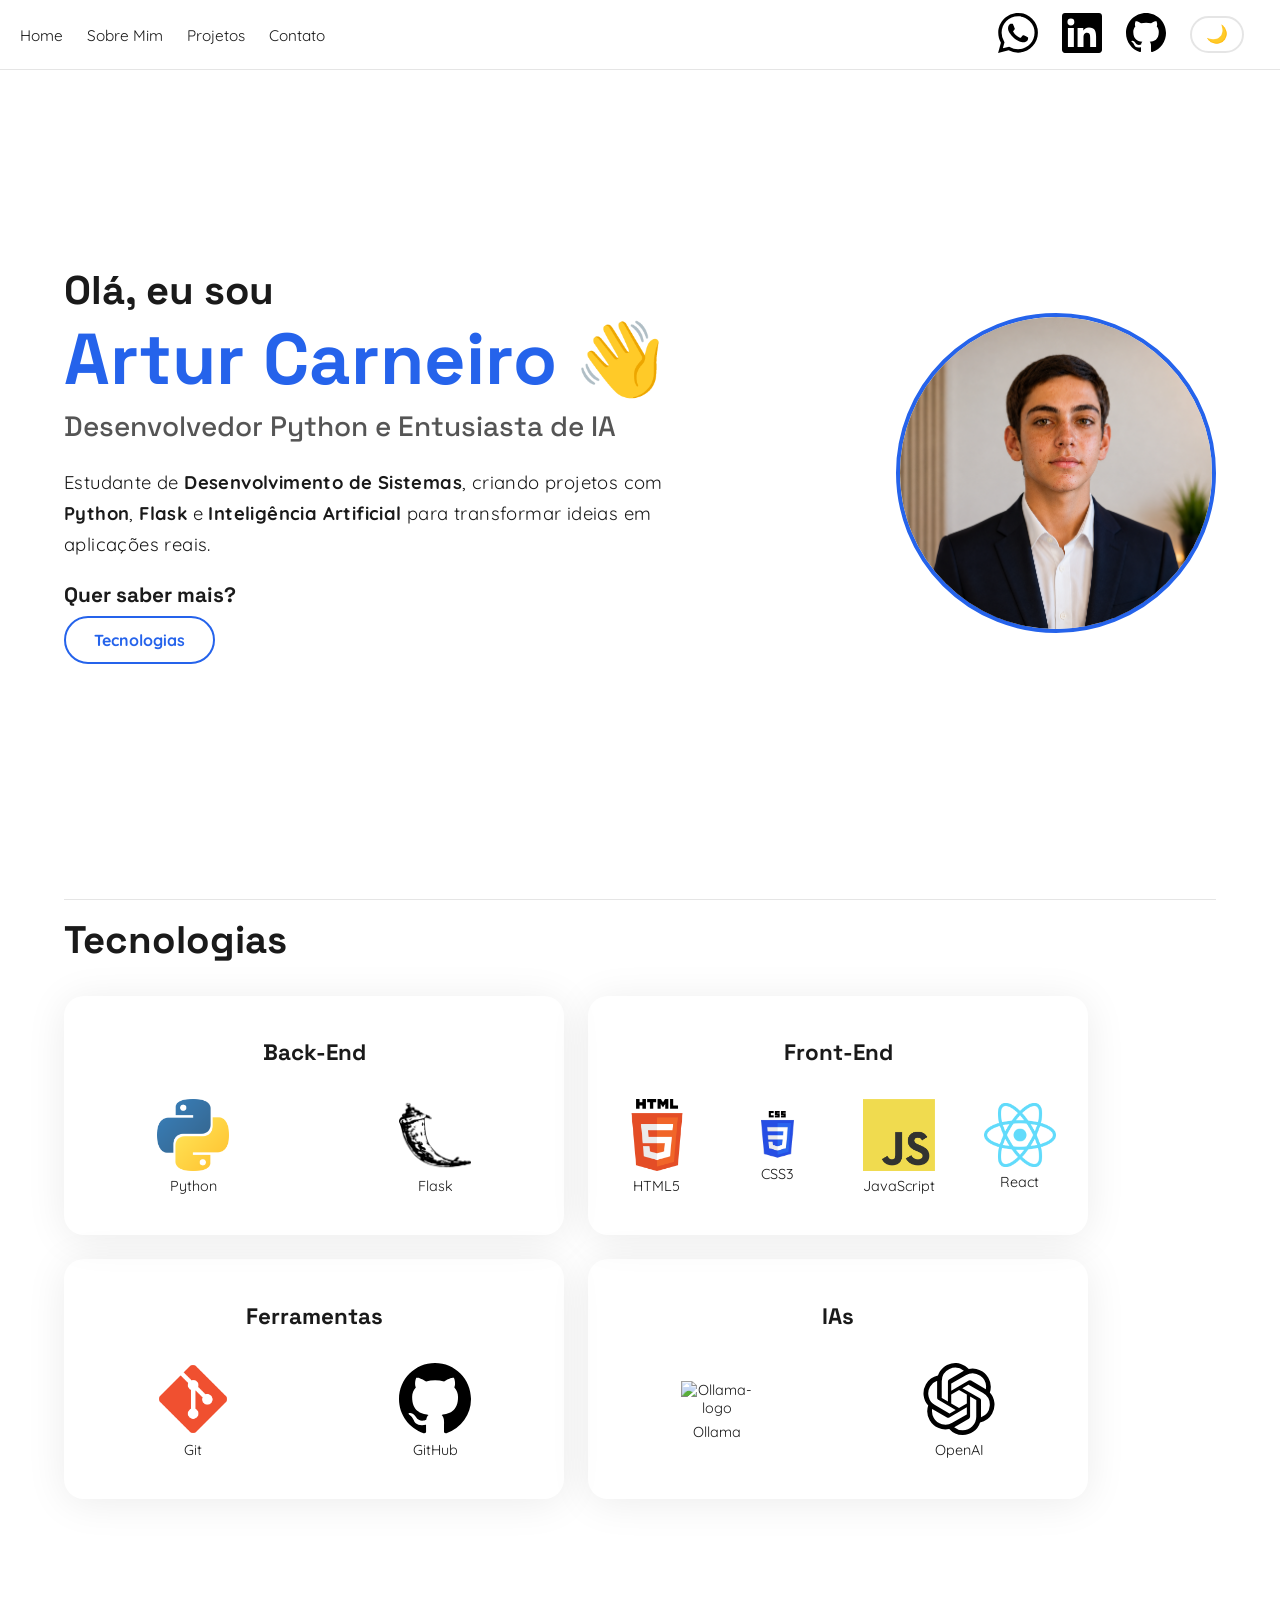
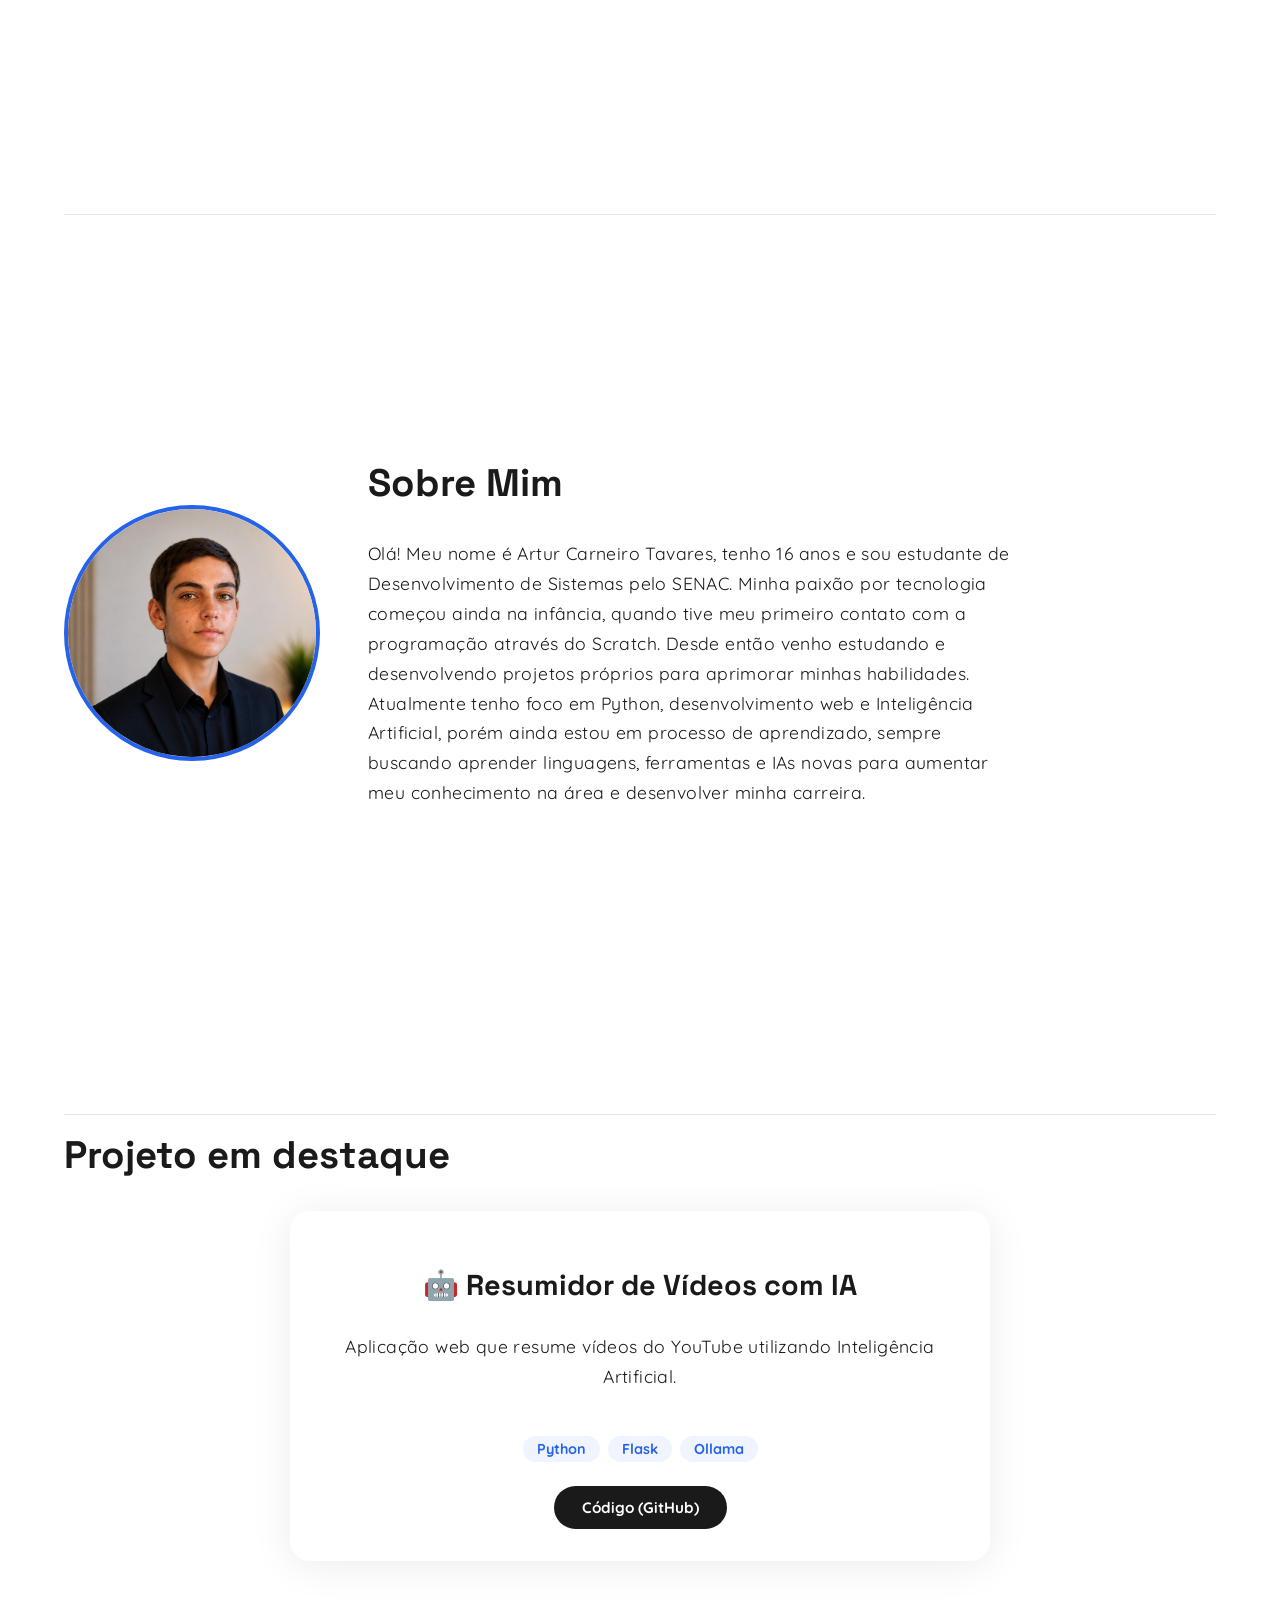
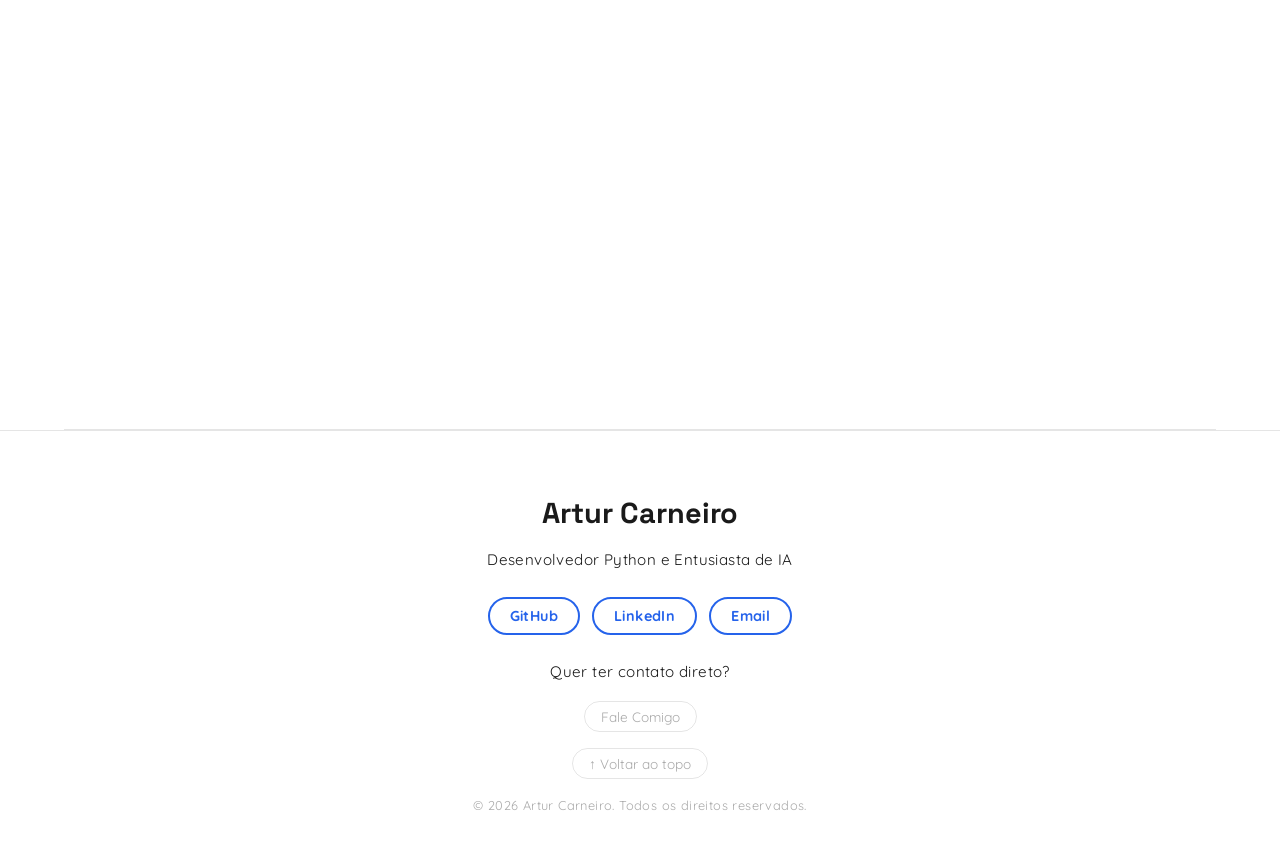
==== index.html @ 195ff821 "icon ollama" ====
<!DOCTYPE html>
<html lang="pt-br">

<head>
    <meta charset="UTF-8">
    <meta name="viewport" content="width=device-width, initial-scale=1.0">
    <title>Portfólio - Artur Carneiro</title>
    <link rel="stylesheet" href="css/style.css">
    <link rel="shortcut icon" href="img/portfolio-icon.png" type="image/x-icon">

    <!-- JavaScript -->
    <script src="/script.js" defer></script>

    <!-- FOntes -->
    <link rel="preconnect" href="https://fonts.googleapis.com">
    <link rel="preconnect" href="https://fonts.gstatic.com" crossorigin>
    <!-- SpaceGrotesk -->
    <link href="https://fonts.googleapis.com/css2?family=Space+Grotesk:wght@300;400;500;700&display=swap"
        rel="stylesheet">

    <!-- Quicksand -->
    <link href="https://fonts.googleapis.com/css2?family=Quicksand:wght@300..700&display=swap" rel="stylesheet">
</head>

<body>

    <!-- Cabeçalho -->
    <header>
        <!-- Barra de Navegação -->
        <nav>
            <ul class="header-list">
                <li>
                    <a href="#hero" rel="prev">Home</a>
                </li>
                <li>
                    <a href="#aboutme" rel="next">Sobre Mim</a>
                </li>
                <li>
                    <a href="#projetos" rel="next">Projetos</a>
                </li>
                <li>
                    <a href="#contato" rel="next">Contato</a>
                </li>
            </ul>
        </nav>

        <ul class="header-list">
            <li>
                <a href="https://wa.me/5513996928891" target="_blank" rel="external">
                    <img src="img/whatsapp-icon.svg" alt="" class="icon-header">
                </a>
            </li>
            <li>
                <a href="https://www.linkedin.com/in/artur-c-0b27b63b0/" target="_blank" rel="external">
                    <img src="img/linkedin-icon.svg" alt="linkedin-icon" class="icon-header">
                </a>
            </li>
            <li>
                <a href="https://github.com/carneiroo1" target="_blank" rel="external">
                    <img src="img/github-icon.svg" alt="github-icon" class="icon-header">
                </a>
            </li>
            <li>
                <!-- Botão Tema Escuro -->
                <button class="theme-toggle" id="themeToggle" aria-label="Alternar tema">
                    <span class="theme-icon">🌙</span>
                </button>
            </li>
        </ul>


    </header>

    <!-- Principal -->
    <main>
        <!-- Hero -->
        <section class="hero" id="hero">
            <div class="hero-texto-esquerda">
                <h1>
                    Olá, eu sou
                </h1>
                <h1 id="h1-nome-destaque">
                    Artur Carneiro 👋
                </h1>
                <h2>
                    Desenvolvedor Python e Entusiasta de IA
                </h2>
                <p>
                    Estudante de <strong>Desenvolvimento de Sistemas</strong>,
                    criando projetos com <strong>Python</strong>, <strong>Flask</strong> e
                    <strong>Inteligência Artificial</strong> para transformar
                    ideias em aplicações reais.
                </p>
                <div class="mgb10vh">
                    <h3>Quer saber mais?</h3>
                    <button class="tech-button">Tecnologias</button>
                </div>
            </div>

            <div class="hero-imagem-direita">
                <img src="img/artur-frente.png" alt="no image">
            </div>
        </section>

        <!-- Tecnologias -->
        <section class="tecnologias" id="tecnologias">
            <h1 class="mgtp15">Tecnologias</h1>
            <div class="tech-duo">
                <div class="card-tech">
                    <h2>Back-End</h2>
                    <ul>
                        <li> <img src="img/Python-logo.png" alt="" class="icon-tech">Python</li>
                        <li> <img src="img/flask-icon.png" alt="" class="icon-tech">Flask</li>
                    </ul>
                </div>
                <div class="card-tech">
                    <h2>Front-End</h2>
                    <ul>
                        <li> <img src="img/html5.png" alt="" class="icon-tech"><span>HTML5</span></li>
                        <li> <img src="img/css-icon.png" alt="" class="icon-tech" id="css-logo"><span>CSS3</span></li>
                        <li> <img src="img/JavaScript-logo.png" alt="" class="icon-tech"><span>JavaScript</span></li>
                        <li> <img src="img/React-icon.png" alt="" class="icon-tech"><span>React</span></li>
                    </ul>
                </div>
            </div>
            <div class="tech-duo">
                <div class="card-tech">
                    <h2>Ferramentas</h2>
                    <ul>
                        <li><img src="img/git-icon.png" alt="" class="icon-tech"><span>Git</span></li>
                        <li> <img src="img/github-icon.svg" alt="" class="icon-tech"><span>GitHub</span></li>
                    </ul>
                </div>
                <div class="card-tech">
                    <h2>IAs</h2>
                    <ul>
                        <li>
                            <img src="img/ollama-icon.webp" alt="Ollama-logo" class="icon-tech">
                            <span>Ollama</span>
                        </li>
                        <li>
                            <img src="img/openai-icon.svg" alt="openai-icon" class="icon-tech">
                            <span>OpenAI</span>
                        </li>
                    </ul>
                </div>
            </div>
        </section>

        <!-- Tecnologias -->
        <section class="aboutme" id="aboutme">
            <div class="aboutme-esquerda">
                <img src="img/artur-lado.png" alt="">
            </div>
            <div class="aboutme-direita">
                <h1 class="mgtp15">
                    Sobre Mim
                </h1>
                <p>
                    Olá! Meu nome é Artur Carneiro Tavares, tenho 16 anos e sou estudante de Desenvolvimento de Sistemas pelo SENAC. Minha paixão por tecnologia começou ainda na infância, quando tive meu primeiro contato com a programação através do Scratch. Desde então venho estudando e desenvolvendo projetos próprios para aprimorar minhas habilidades. Atualmente tenho foco em Python, desenvolvimento web e Inteligência Artificial, porém ainda estou em processo de aprendizado, sempre buscando aprender linguagens, ferramentas e IAs novas para aumentar meu conhecimento na área e desenvolver minha carreira.
                </p>
            </div>
        </section>

        <!-- Projetos -->
        <section class="projetos" id="projetos">
            <h1 class="mgtp15">Projeto em destaque</h1>
            <div class="cards">

                <!-- Resumidor com IA -->
                <div class="card-projetos">
                    <h2>🤖 Resumidor de Vídeos com IA</h2>
                    <p>
                        Aplicação web que resume vídeos do
                        YouTube utilizando Inteligência Artificial.
                    </p>
                    <ul>
                        <li><span>Python</span></li>
                        <li><span>Flask</span></li>
                        <li><span>Ollama</span></li>
                    </ul>

                    <a href="https://github.com/carneiroo1/Projetos-Python/tree/main/Resumo-de-videos" target="_blank" rel="external">Código
                        (GitHub)</a>
                </div>
            </div>

        </section>
    </main>

    <!-- Rodapé -->
    <footer id="contato">
        <h3>Artur Carneiro</h3>

        <p>Desenvolvedor Python e Entusiasta de IA</p>

        <div class="social">

                <a href="https://github.com/carneiroo1" target="_blank" rel="external">GitHub</a>

            <a href="https://www.linkedin.com/in/artur-c-0b27b63b0/" target="_blank" rel="external">LinkedIn</a>

            <a href="https://www.mailto:contatolovelyysz@gmail.com"  target="_blank" rel="external">Email</a>

        </div>

        <p>Quer ter contato direto?</p>
        <a href="contato.html">Fale Comigo</a>

        <a href="#hero">↑ Voltar ao topo</a>

        <p class="copyright">
            © 2026 Artur Carneiro. Todos os direitos reservados.
        </p>

    </footer>
</body>

</html>
---- css/style.css ----
/* =============================================
   VARIÁVEIS GLOBAIS
   ============================================= */
:root {
    --cor-primaria: #2563eb;
    --cor-texto: #1a1a1a;
    --cor-fundo: #ffffff;
    --cor-borda: rgba(0, 0, 0, 0.1);
    --sombra-card: 0px 4px 40px rgba(0, 0, 0, 0.08);
    --raio-card: 20px;
    --header-height: 70px;
}

/* =============================================
   RESET E BASE
   ============================================= */
*, *::before, *::after {
    box-sizing: border-box;
}

body {
    margin: 0;
    color: var(--cor-texto);
    background-color: var(--cor-fundo);
}

h1 {
    margin-top: 0;
}

/* =============================================
   TIPOGRAFIA — usando clamp() para escalar
   suavemente entre mobile e desktop
   ============================================= */
body, a, p {
    font-family: 'Quicksand', Arial, Helvetica, sans-serif;
}

h1, h2, h3 {
    font-family: 'Space Grotesk', Arial, Helvetica, sans-serif;
}

p {
    letter-spacing: 0.4px;
    font-size: clamp(1rem, 1.5vw, 1.25rem); /* 16px → 20px */
    line-height: 1.7;
}

/* =============================================
   HEADER
   ============================================= */
header {
    position: fixed;
    top: 0;
    left: 0;
    width: 100%;
    height: var(--header-height);
    display: flex;
    justify-content: space-between;
    align-items: center;
    padding: 0 20px;
    background-color: rgba(255, 255, 255, 0.85);
    backdrop-filter: blur(10px);
    -webkit-backdrop-filter: blur(10px);
    border-bottom: solid 1px var(--cor-borda);
    z-index: 1000;
}

header a {
    text-decoration: none;
    color: var(--cor-texto);
    font-size: clamp(0.85rem, 1.2vw, 1rem);
    transition: color 0.2s;
}

header a:hover {
    color: var(--cor-primaria);
}

.icon-header {
    width: 40px;
    height: 40px;
    object-fit: contain;
    transition: opacity 0.2s;
}

.icon-header:hover {
    opacity: 0.7;
}

.header-list {
    display: flex;
    gap: clamp(12px, 2vw, 24px);
    padding: 0;
    list-style: none;
    align-items: center;
}

/* Nav links — ocultar em telas muito pequenas */
.header-nav {
    padding-right: 0;
}

/* =============================================
   MAIN
   ============================================= */
main {
    width: min(90vw, 1200px);
    margin: 0 auto;
}

/* =============================================
   SEÇÕES — altura mínima em vez de fixa
   ============================================= */
.tecnologias, .hero, .aboutme, .projetos {
    min-height: 100vh;
    border-bottom: 1px solid var(--cor-borda);
    padding-bottom: 60px;
}

/* =============================================
   HERO
   ============================================= */
.hero {
    padding-top: calc(var(--header-height) + 40px);
    display: flex;
    align-items: center;
    gap: 40px;
}

.hero-texto-esquerda {
    flex: 1;
}

.hero-texto-esquerda h1 {
    font-size: clamp(1.5rem, 3.5vw, 2.5rem); /* "Olá, eu sou" */
    margin-bottom: 4px;
}

.hero-texto-esquerda h2 {
    font-size: clamp(1.1rem, 2.5vw, 1.75rem);
    font-weight: 500;
    color: #555;
    margin-top: 8px;
}

.hero-texto-esquerda p {
    font-size: clamp(0.95rem, 1.5vw, 1.15rem);
    max-width: 55ch;
}

.hero-texto-esquerda h3 {
    font-size: clamp(1rem, 1.8vw, 1.3rem);
    margin-bottom: 8px;
}

#h1-nome-destaque {
    font-size: clamp(2rem, 6vw, 4.5rem); /* Nome em destaque */
    color: var(--cor-primaria);
    margin: 0;
    line-height: 1.1;
}

.hero-imagem-direita {
    flex: 0 0 auto;
}

.hero-imagem-direita img {
    width: clamp(180px, 25vw, 360px);
    height: clamp(180px, 25vw, 360px);
    border-radius: 50%;
    object-fit: cover;
    border: 4px solid var(--cor-primaria);
}

.tech-button {
    padding: 12px 28px;
    border-radius: 50px;
    border: 2px solid var(--cor-primaria);
    background: transparent;
    color: var(--cor-primaria);
    font-size: 1rem;
    font-family: 'Quicksand', sans-serif;
    font-weight: 700;
    cursor: pointer;
    transition: all 0.2s;
}

.tech-button:hover {
    background: var(--cor-primaria);
    color: white;
}

.mgb10vh {
    margin-bottom: 20px;
}

/* =============================================
   TECNOLOGIAS
   ============================================= */
.mgtp15 {
    margin-top: 15px;
    font-size: clamp(1.5rem, 3vw, 2.5rem);
}

.tech-duo {
    display: flex;
    flex-wrap: wrap;
    gap: 24px;
    margin-bottom: 0;
}

.card-tech {
    display: flex;
    flex-direction: column;
    box-shadow: var(--sombra-card);
    flex: 1 1 260px;       /* cresce mas não fica menor que 260px */
    min-width: 0;
    max-width: 500px;
    margin-bottom: 24px;
    text-align: center;
    transition: transform 0.5s;
    border-radius: var(--raio-card);
    padding: 24px 16px;
}

.card-tech:hover {
    transform: scale(1.03);
}

.card-tech h2 {
    font-size: clamp(1.1rem, 2vw, 1.4rem);
    margin-bottom: 16px;
}

.card-tech ul {
    gap: 16px;
    flex-wrap: wrap;
    justify-content: center;
    padding: 0;
    display: flex;
    align-items: center;
    justify-content: space-around;
}

.card-tech li {
    display: flex;
    flex-direction: column;
    align-items: center;
    gap: 6px;
    font-size: 0.9rem;
}

.icon-tech {
    width: clamp(48px, 6vw, 72px);
    height: auto;
    object-fit: contain;
}

#css-logo {
    height: 48px;
}

/* =============================================
   SOBRE MIM
   ============================================= */
.aboutme {
    display: flex;
    align-items: center;
    gap: 48px;
}

.aboutme-esquerda img {
    width: clamp(160px, 20vw, 280px);
    height: clamp(160px, 20vw, 280px);
    border-radius: 50%;
    object-fit: cover;
    border: 4px solid var(--cor-primaria);
}

.aboutme-direita {
    flex: 1;
}

.aboutme-direita h1 {
    font-size: clamp(1.5rem, 3vw, 2.5rem);
}

.aboutme-direita p {
    font-size: clamp(0.95rem, 1.4vw, 1.1rem);
    max-width: 65ch;
}

/* =============================================
   PROJETOS
   ============================================= */
.cards {
    display: flex;
    align-items: center;
    justify-content: center;
    flex-direction: column;
    gap: 32px;
}

.card-projetos {
    width: min(90%, 700px);
    border-radius: var(--raio-card);
    padding: 32px 40px;
    box-shadow: var(--sombra-card);
    display: flex;
    flex-direction: column;
    gap: 12px;
    transition: transform(0.3s) ease;
}

.card-projetos:hover {
    transform: scale(1.05);
}

.card-projetos h2 {
    text-align: center;
    font-size: clamp(1.2rem, 2.5vw, 1.8rem);
    margin-bottom: 0;
}

.card-projetos p {
    font-size: clamp(0.95rem, 1.4vw, 1.1rem);
    text-align: center;
}

.card-projetos ul {
    margin-bottom: 16px;
    flex-wrap: wrap;
    gap: 8px;
    justify-content: center;
    padding: 0;
    display: flex;
    list-style-type: none;
}

.card-projetos span {
    font-size: 0.9rem;
    font-weight: 700;
    background: #f0f4ff;
    color: var(--cor-primaria);
    padding: 4px 14px;
    border-radius: 50px;
}

.card-projetos a {
    align-self: center;
    text-decoration: none;
    font-weight: 700;
    padding: 12px 28px;
    border-radius: 50px;
    background-color: var(--cor-texto);
    color: white;
    font-size: 0.95rem;
    transition: background 0.2s;
}

.card-projetos a:hover {
    background-color: var(--cor-primaria);
}

/* =============================================
   FOOTER
   ============================================= */
footer {
    border-top: solid 1px var(--cor-borda);
    padding: 64px 20px 40px;
    text-align: center;
    display: flex;
    flex-direction: column;
    align-items: center;
    gap: 16px;
    color: var(--cor-texto);
}
 
footer h3 {
    font-size: clamp(1.3rem, 2.5vw, 1.8rem);
    margin: 0;
    color: var(--cor-texto);
}
 
footer > p {
    margin: 0;
    font-size: 0.95rem;
    color: var(--cor-texto);
}
 
.social {
    display: flex;
    gap: 12px;
    flex-wrap: wrap;
    justify-content: center;
    margin: 8px 0;
}
 
.social a {
    text-decoration: none;
    font-size: 0.9rem;
    font-weight: 700;
    color: var(--cor-primaria);
    padding: 8px 20px;
    border: 2px solid var(--cor-primaria);
    border-radius: 50px;
    transition: background 0.2s, color 0.2s;
    letter-spacing: 0.4px;
}
 
.social a:hover {
    background: var(--cor-primaria);
    color: white;
}
 
[data-theme=dark] .social a:hover {
    color: #0f1117;
}
 
footer > a {
    text-decoration: none;
    font-size: 0.85rem;
    color: #aaa;
    border: 1px solid var(--cor-borda);
    padding: 6px 16px;
    border-radius: 50px;
    transition: color 0.2s, border-color 0.2s;
}
 
footer > a:hover {
    color: var(--cor-primaria);
    border-color: var(--cor-primaria);
}
 
.copyright {
    font-size: 0.8rem;
    color: #aaa;
    margin: 0;
}


/* =============================================
   SCROLL SUAVE
   ============================================= */
html {
    scroll-behavior: smooth;
}

/* =============================================
   RESPONSIVIDADE — TABLET (≤ 768px)
   ============================================= */
@media (max-width: 768px) {
    :root {
        --header-height: 60px;
    }

    /* Header: esconder nav de texto, manter ícones */
    .header-nav {
        display: none;
    }

    /* Hero: empilhar verticalmente */
    .hero {
        flex-direction: column-reverse;
        text-align: center;
        padding-top: calc(var(--header-height) + 24px);
        gap: 24px;
    }

    .hero-texto-esquerda p {
        margin: 0 auto;
    }

    /* Sobre Mim: empilhar */
    .aboutme {
        flex-direction: column;
        text-align: center;
    }

    .aboutme-direita p {
        margin: 0 auto;
    }

    /* Cards de tech: 1 por linha */
    .card-tech {
        max-width: 100%;
    }
}

/* =============================================
   RESPONSIVIDADE — MOBILE (≤ 480px)
   ============================================= */
@media (max-width: 480px) {
    main {
        width: 92vw;
    }

    p {
        text-align: justify;
    }

    .tecnologias, .projetos {
        h1 {
            text-align: center;
        }
    }

    .hero-imagem-direita img,
    .aboutme-esquerda img {
        width: 160px;
        height: 160px;
    }

    .card-projetos {
        padding: 24px 20px;
    }

    /* Ícones do header menores */
    .icon-header {
        width: 24px;
        height: 24px;
    }

    header {
        a {
            font-size: 10px;
        }

        ul {
            margin-right: 2px;
        }
    }
}

/* =============================================
   TEMA ESCURO
   ============================================= */
[data-theme="dark"] {
    --cor-primaria: #60a5fa;
    --cor-texto: #e8e8e8;
    --cor-fundo: #0f1117;
    --cor-borda: rgba(255, 255, 255, 0.08);
    --sombra-card: 0px 4px 40px rgba(0, 0, 0, 0.4);
}

[data-theme="dark"] body {
    background-color: var(--cor-fundo);
    color: var(--cor-texto);
}

[data-theme="dark"] header {
    background-color: rgba(15, 17, 23, 0.85);
}

[data-theme="dark"] header a {
    color: var(--cor-texto);
}

[data-theme="dark"] .hero-texto-esquerda h2 {
    color: #aaa;
}

[data-theme="dark"] .card-tech,
[data-theme="dark"] .card-projetos {
    background-color: #1a1d27;
    box-shadow: var(--sombra-card);
}

[data-theme="dark"] .card-projetos span {
    background: #1e2d4a;
    color: var(--cor-primaria);
}

[data-theme="dark"] .card-projetos a {
    background-color: var(--cor-primaria);
    color: #0f1117;
}

[data-theme="dark"] .card-projetos a:hover {
    background-color: #93c5fd;
}

[data-theme="dark"] .tech-button {
    border-color: var(--cor-primaria);
    color: var(--cor-primaria);
}

[data-theme="dark"] .tech-button:hover {
    background: var(--cor-primaria);
    color: #0f1117;
}

[data-theme="dark"] footer {
    color: #888;
}

/* Transição suave ao trocar tema */
body, header, .card-tech, .card-projetos, footer {
    transition: background-color 0.3s ease, color 0.3s ease, border-color 0.3s ease;
}

/* =============================================
   BOTÃO DE TEMA
   ============================================= */
.theme-toggle {
    background: none;
    border: 2px solid var(--cor-borda);
    border-radius: 50px;
    padding: 6px 14px;
    font-size: 1.1rem;
    cursor: pointer;
    transition: border-color 0.2s, background 0.2s;
    margin-right: 16px;
    flex-shrink: 0;
}

.theme-toggle:hover {
    border-color: var(--cor-primaria);
    background: rgba(96, 165, 250, 0.08);
}

/* =============================================
   ÍCONES SVG — herdam a cor do tema
   ============================================= */
img.icon-header[src$=".svg"],
img.icon-tech[src$=".svg"] {
    /* força o navegador a renderizar como elemento inline
       para que filter funcione corretamente */
    display: inline-block;
}
 
/* Tema claro: ícones escuros */
.icon-header[src$=".svg"] {
    filter: brightness(0);
}
 
.icon-tech[src$=".svg"] {
    filter: brightness(0);
}
 
/* Tema escuro: ícones brancos */
[data-theme="dark"] .icon-header[src$=".svg"],
[data-theme="dark"] .icon-tech[src$=".svg"] {
    filter: brightness(0) invert(1);
}
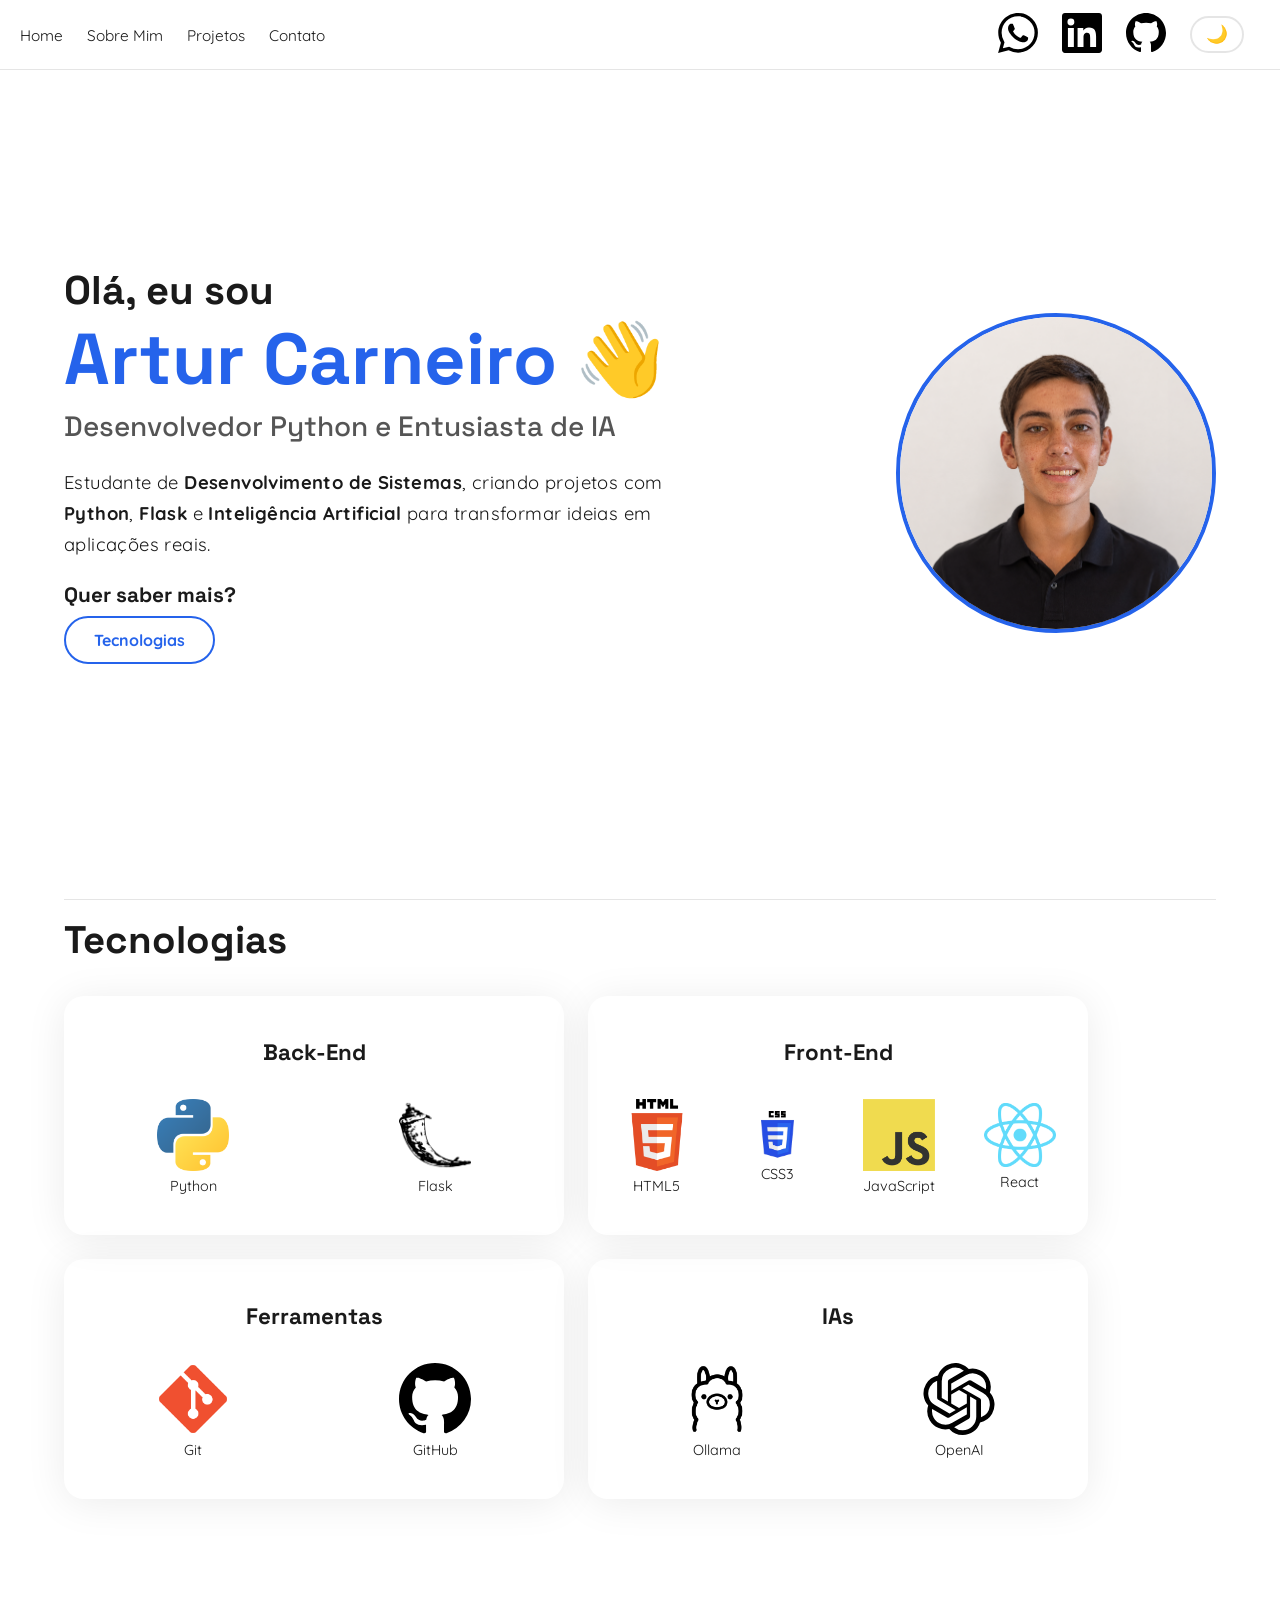
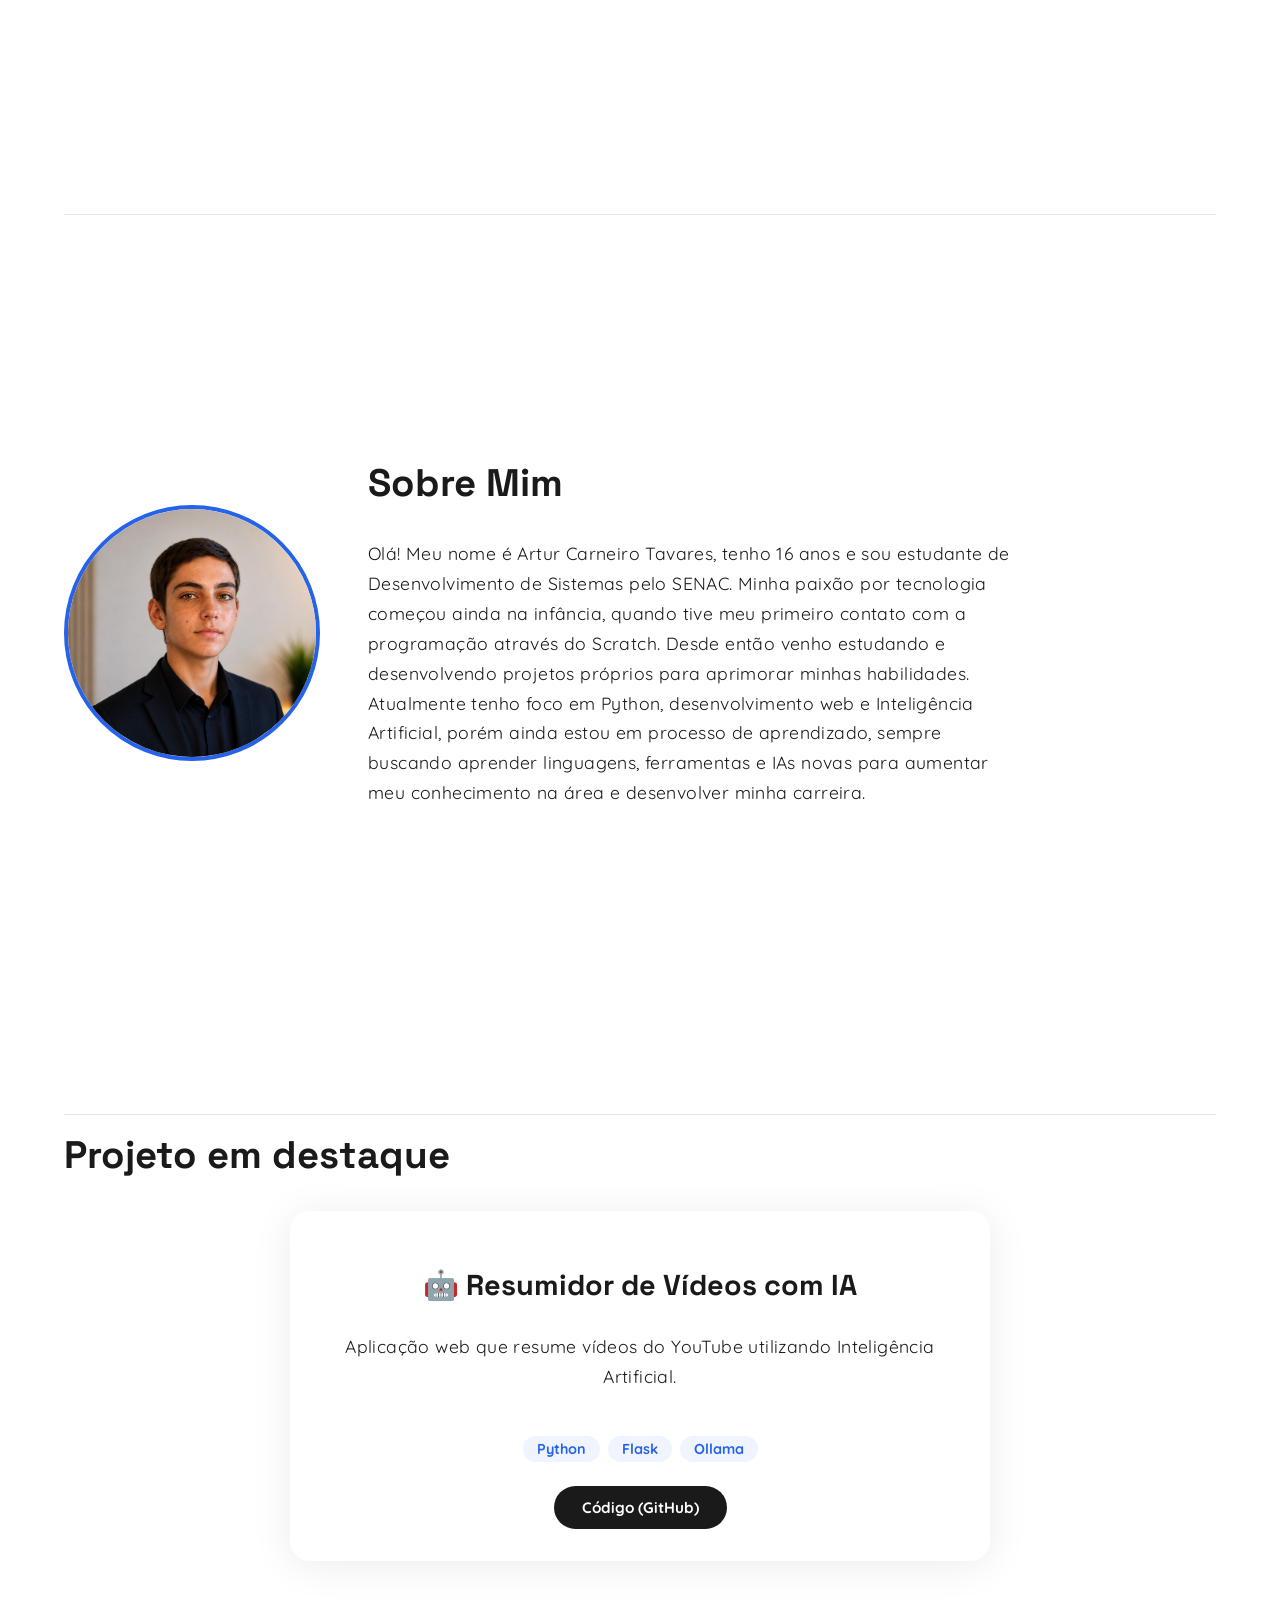
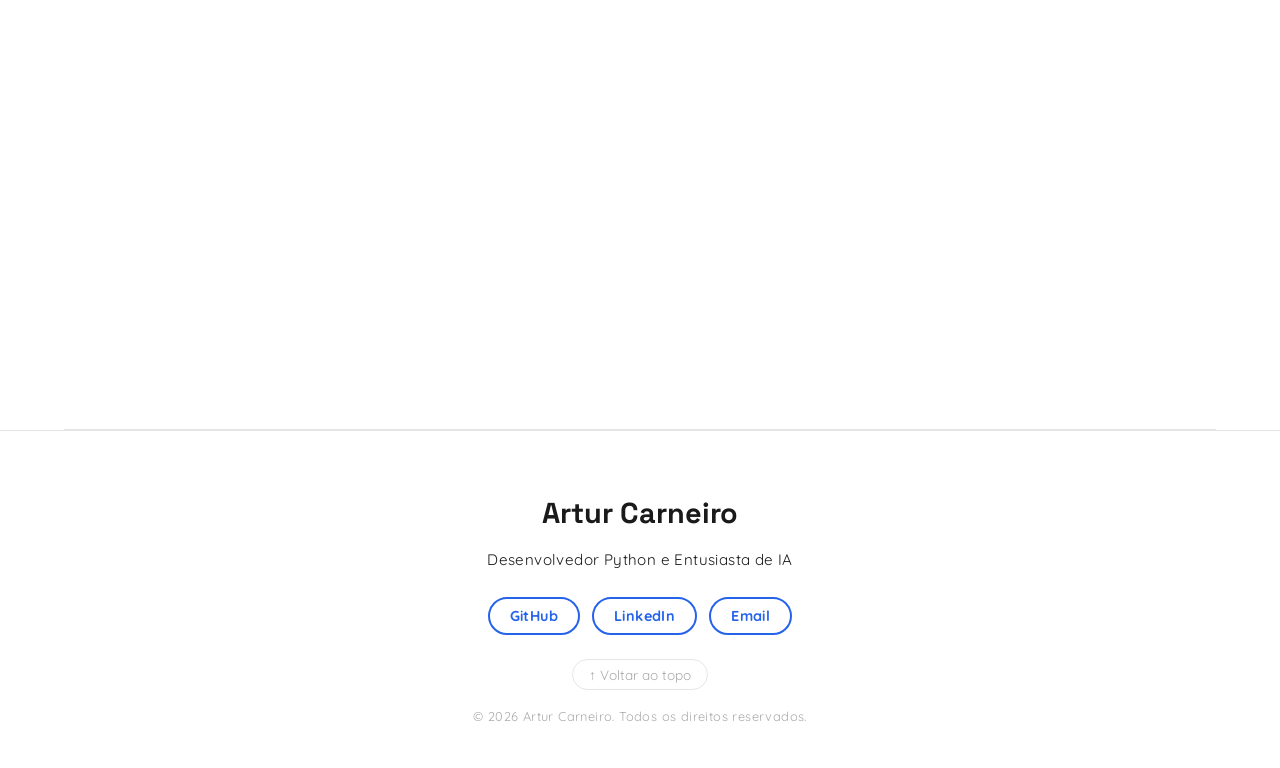
==== commit ec9f1155: "photo-change" ====
--- a/index.html
+++ b/index.html
@@ -204,9 +204,6 @@
 
         </div>
 
-        <p>Quer ter contato direto?</p>
-        <a href="contato.html">Fale Comigo</a>
-
         <a href="#hero">↑ Voltar ao topo</a>
 
         <p class="copyright">
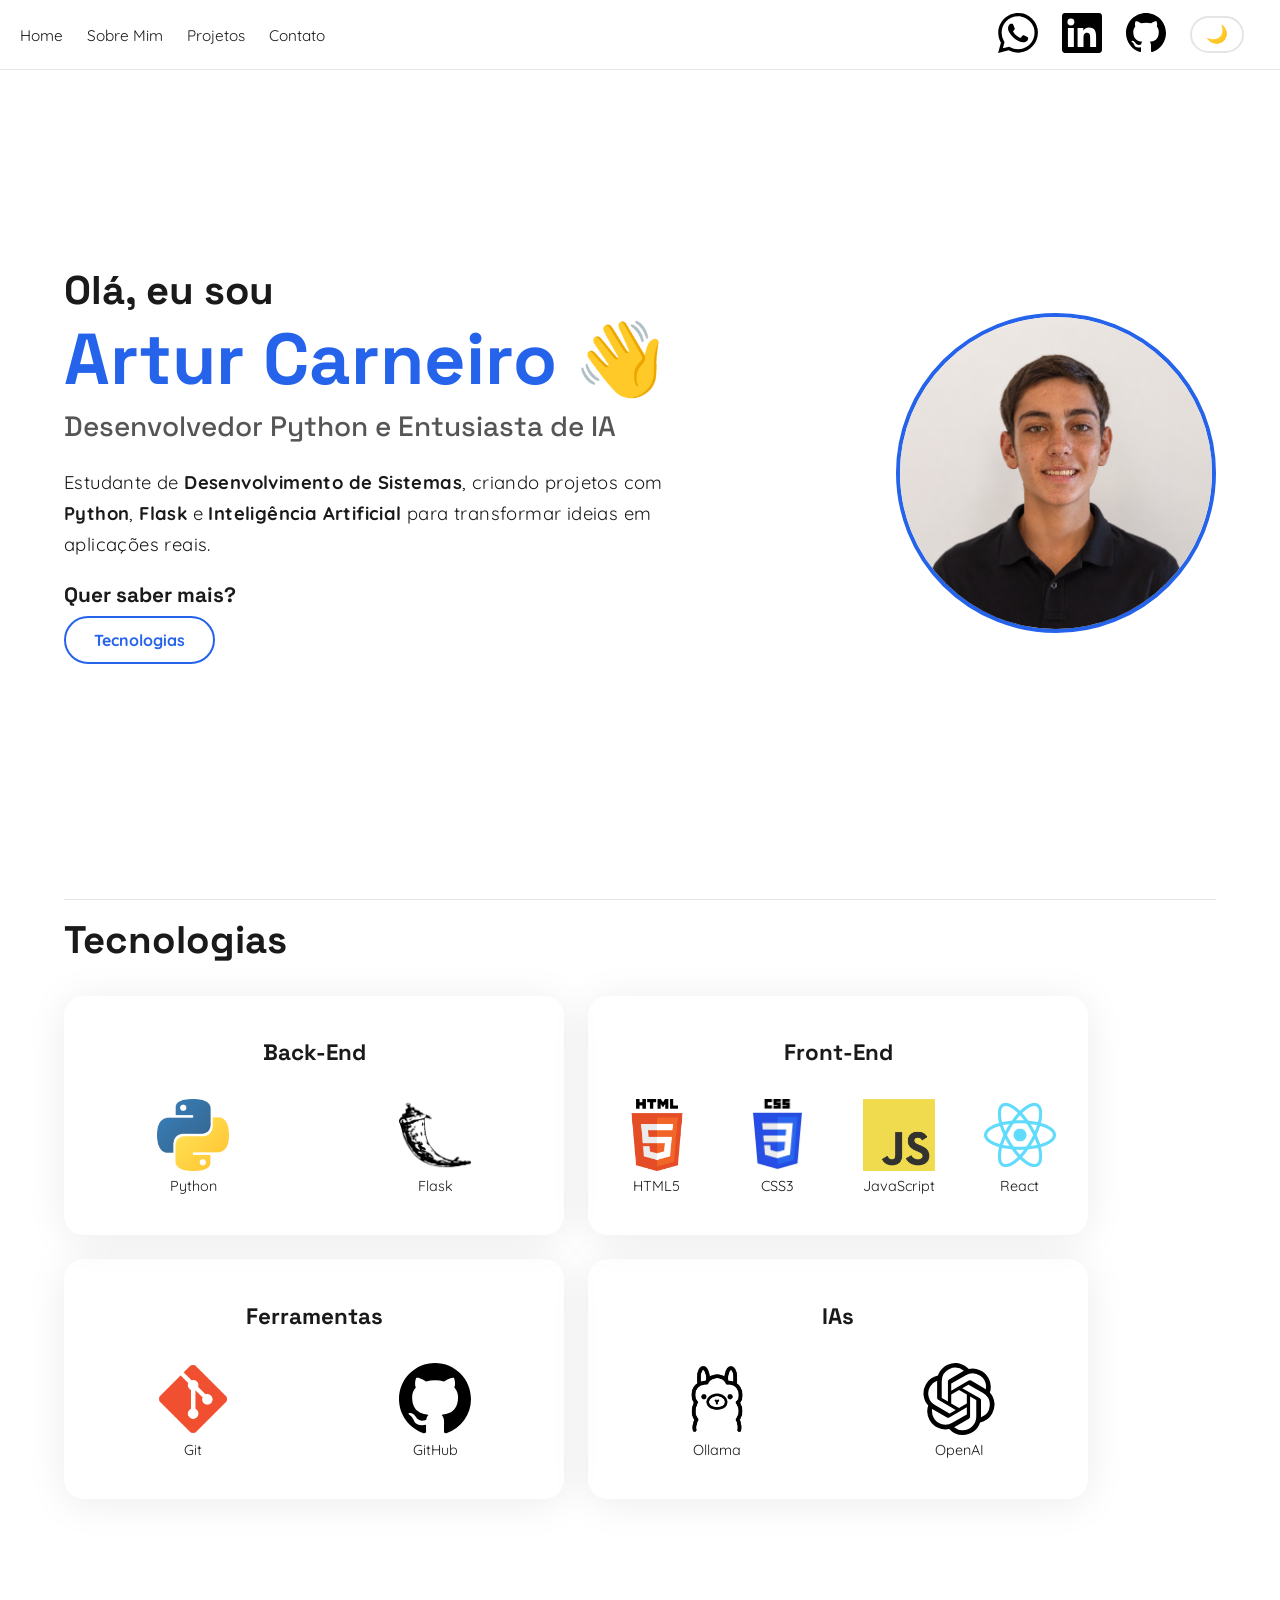
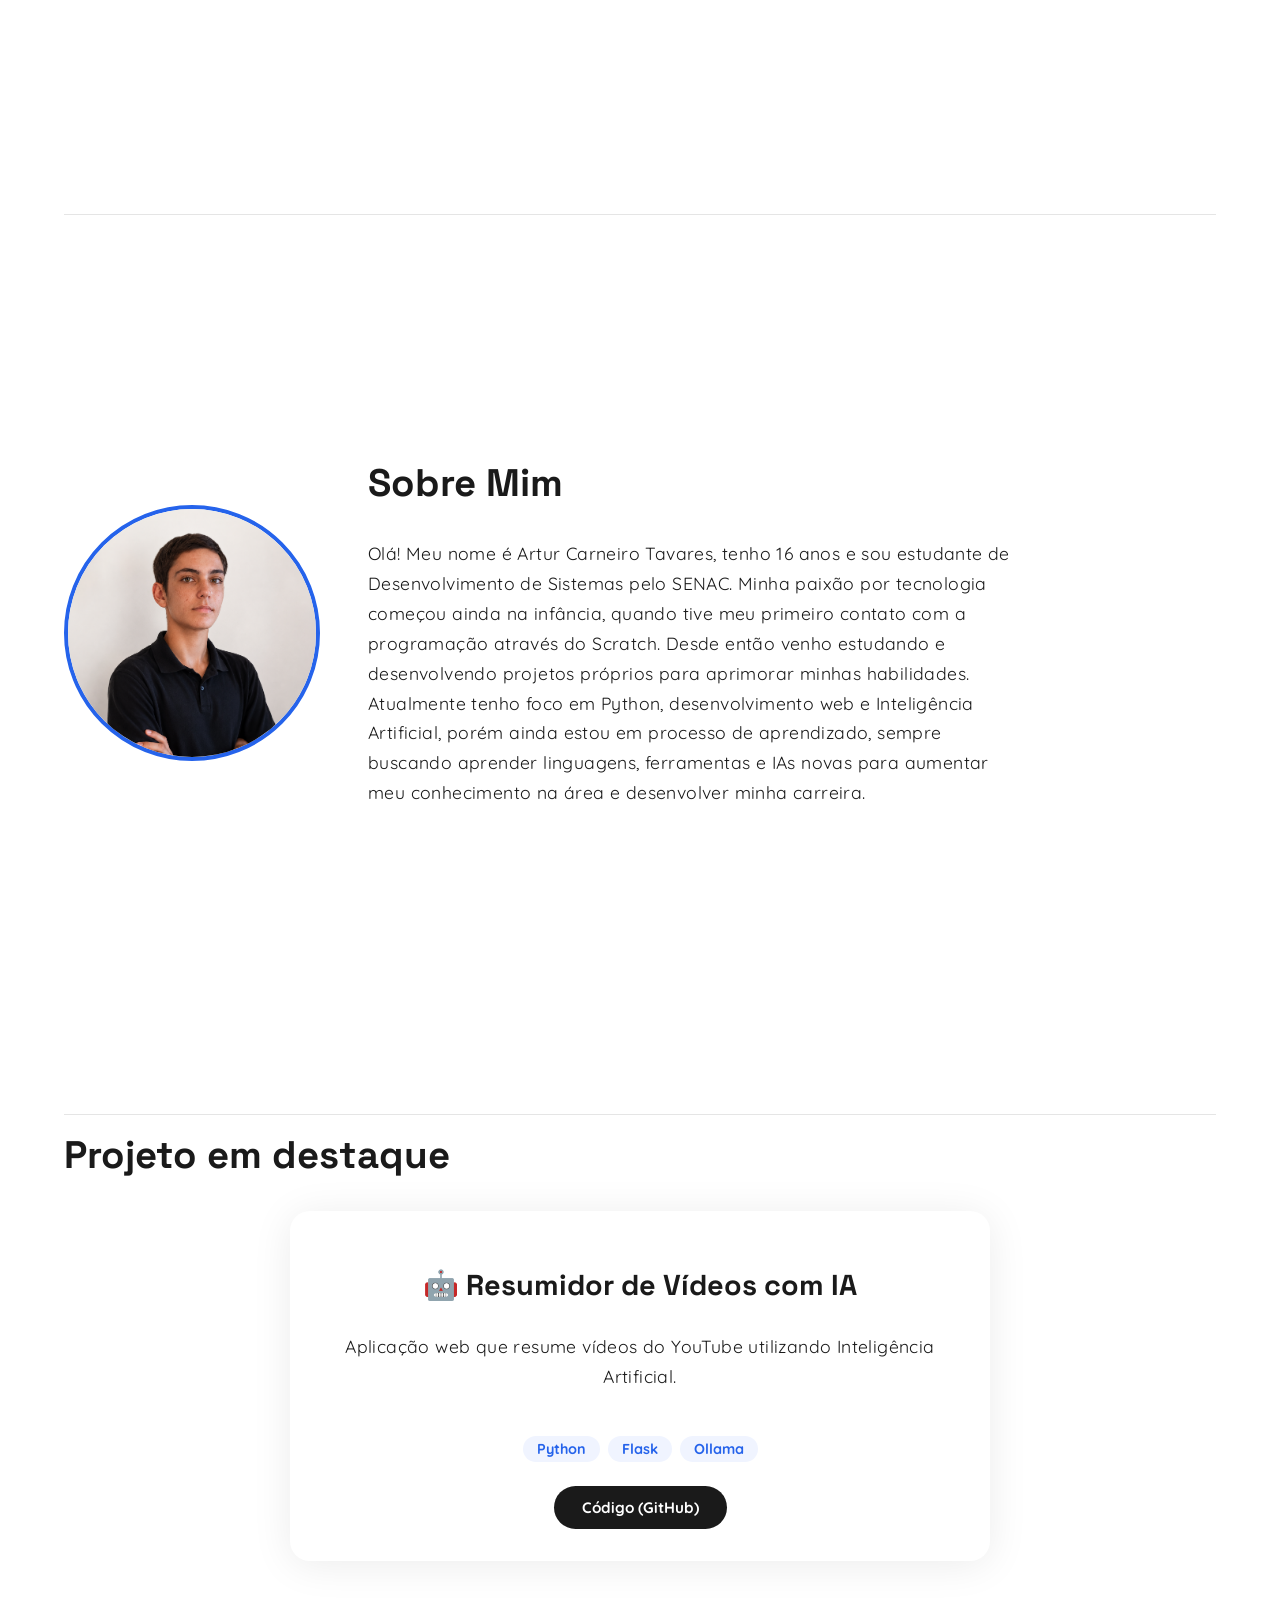
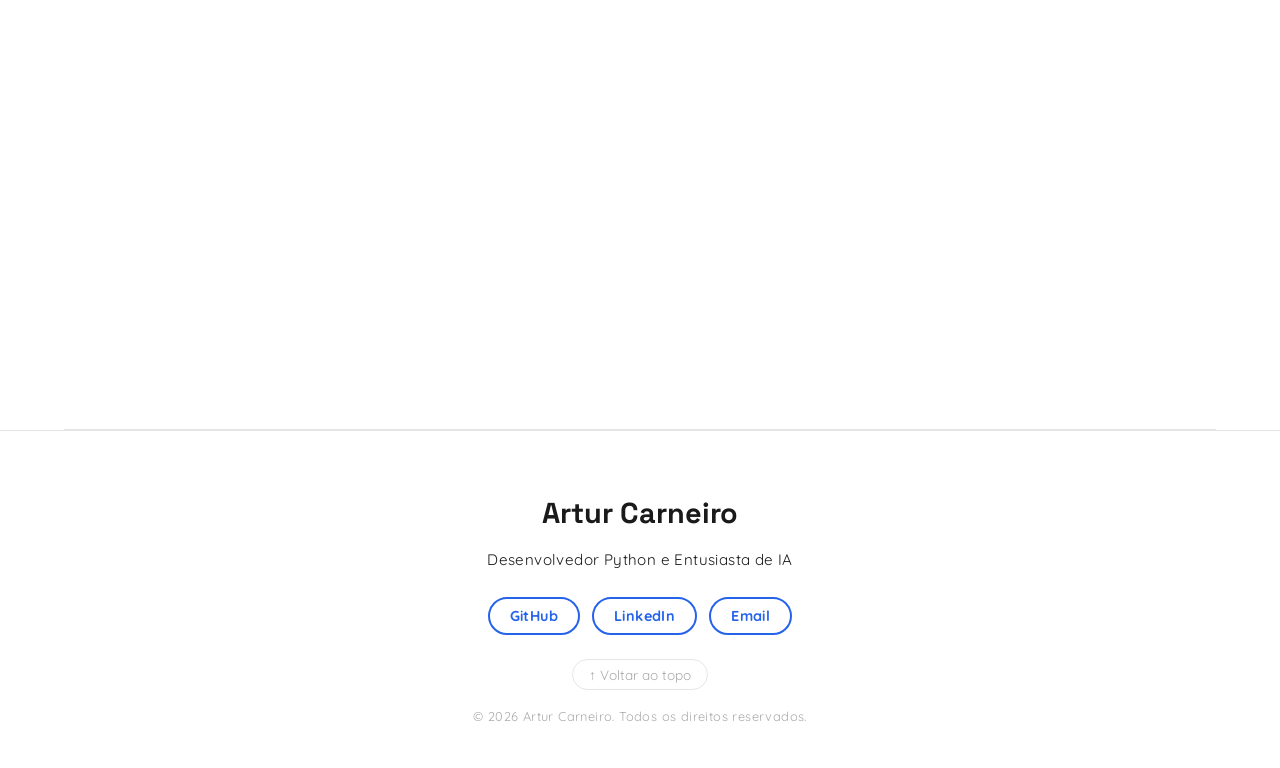
==== commit 88d82d87: "small fixes and rename" ====
--- a/index.html
+++ b/index.html
@@ -9,7 +9,7 @@
     <link rel="shortcut icon" href="img/portfolio-icon.png" type="image/x-icon">
 
     <!-- JavaScript -->
-    <script src="/script.js" defer></script>
+    <script src="main.js" defer></script>
 
     <!-- FOntes -->
     <link rel="preconnect" href="https://fonts.googleapis.com">
@@ -30,16 +30,16 @@
         <nav>
             <ul class="header-list">
                 <li>
-                    <a href="#hero" rel="prev">Home</a>
-                </li>
-                <li>
-                    <a href="#aboutme" rel="next">Sobre Mim</a>
-                </li>
-                <li>
-                    <a href="#projetos" rel="next">Projetos</a>
-                </li>
-                <li>
-                    <a href="#contato" rel="next">Contato</a>
+                    <a href="#hero">Home</a>
+                </li>
+                <li>
+                    <a href="#aboutme">Sobre Mim</a>
+                </li>
+                <li>
+                    <a href="#projetos">Projetos</a>
+                </li>
+                <li>
+                    <a href="#contato">Contato</a>
                 </li>
             </ul>
         </nav>
@@ -47,7 +47,7 @@
         <ul class="header-list">
             <li>
                 <a href="https://wa.me/5513996928891" target="_blank" rel="external">
-                    <img src="img/whatsapp-icon.svg" alt="" class="icon-header">
+                    <img src="img/whatsapp-icon.svg" alt="whatsapp-icon" class="icon-header">
                 </a>
             </li>
             <li>
@@ -93,12 +93,12 @@
                 </p>
                 <div class="mgb10vh">
                     <h3>Quer saber mais?</h3>
-                    <button class="tech-button">Tecnologias</button>
+                    <button class="tech-button" href="#tecnologias">Tecnologias</button>
                 </div>
             </div>
 
             <div class="hero-imagem-direita">
-                <img src="img/artur-frente.png" alt="no image">
+                <img src="img/artur-frente.png" alt="artur-frente-foto">
             </div>
         </section>
 
@@ -147,10 +147,10 @@
             </div>
         </section>
 
-        <!-- Tecnologias -->
+        <!-- AboutMe -->
         <section class="aboutme" id="aboutme">
             <div class="aboutme-esquerda">
-                <img src="img/artur-lado.png" alt="">
+                <img src="img/artur-lado.png" alt="artur-lado-foto">
             </div>
             <div class="aboutme-direita">
                 <h1 class="mgtp15">
@@ -200,7 +200,7 @@
 
             <a href="https://www.linkedin.com/in/artur-c-0b27b63b0/" target="_blank" rel="external">LinkedIn</a>
 
-            <a href="https://www.mailto:contatolovelyysz@gmail.com"  target="_blank" rel="external">Email</a>
+            <a href="mailto:contatolovelyysz@gmail.com"  target="_blank" rel="external">Email</a>
 
         </div>
 
--- a/css/style.css
+++ b/css/style.css
@@ -253,12 +253,8 @@
 
 .icon-tech {
     width: clamp(48px, 6vw, 72px);
-    height: auto;
+    height: clamp(48px, 6vw, 72px);
     object-fit: contain;
-}
-
-#css-logo {
-    height: 48px;
 }
 
 /* =============================================
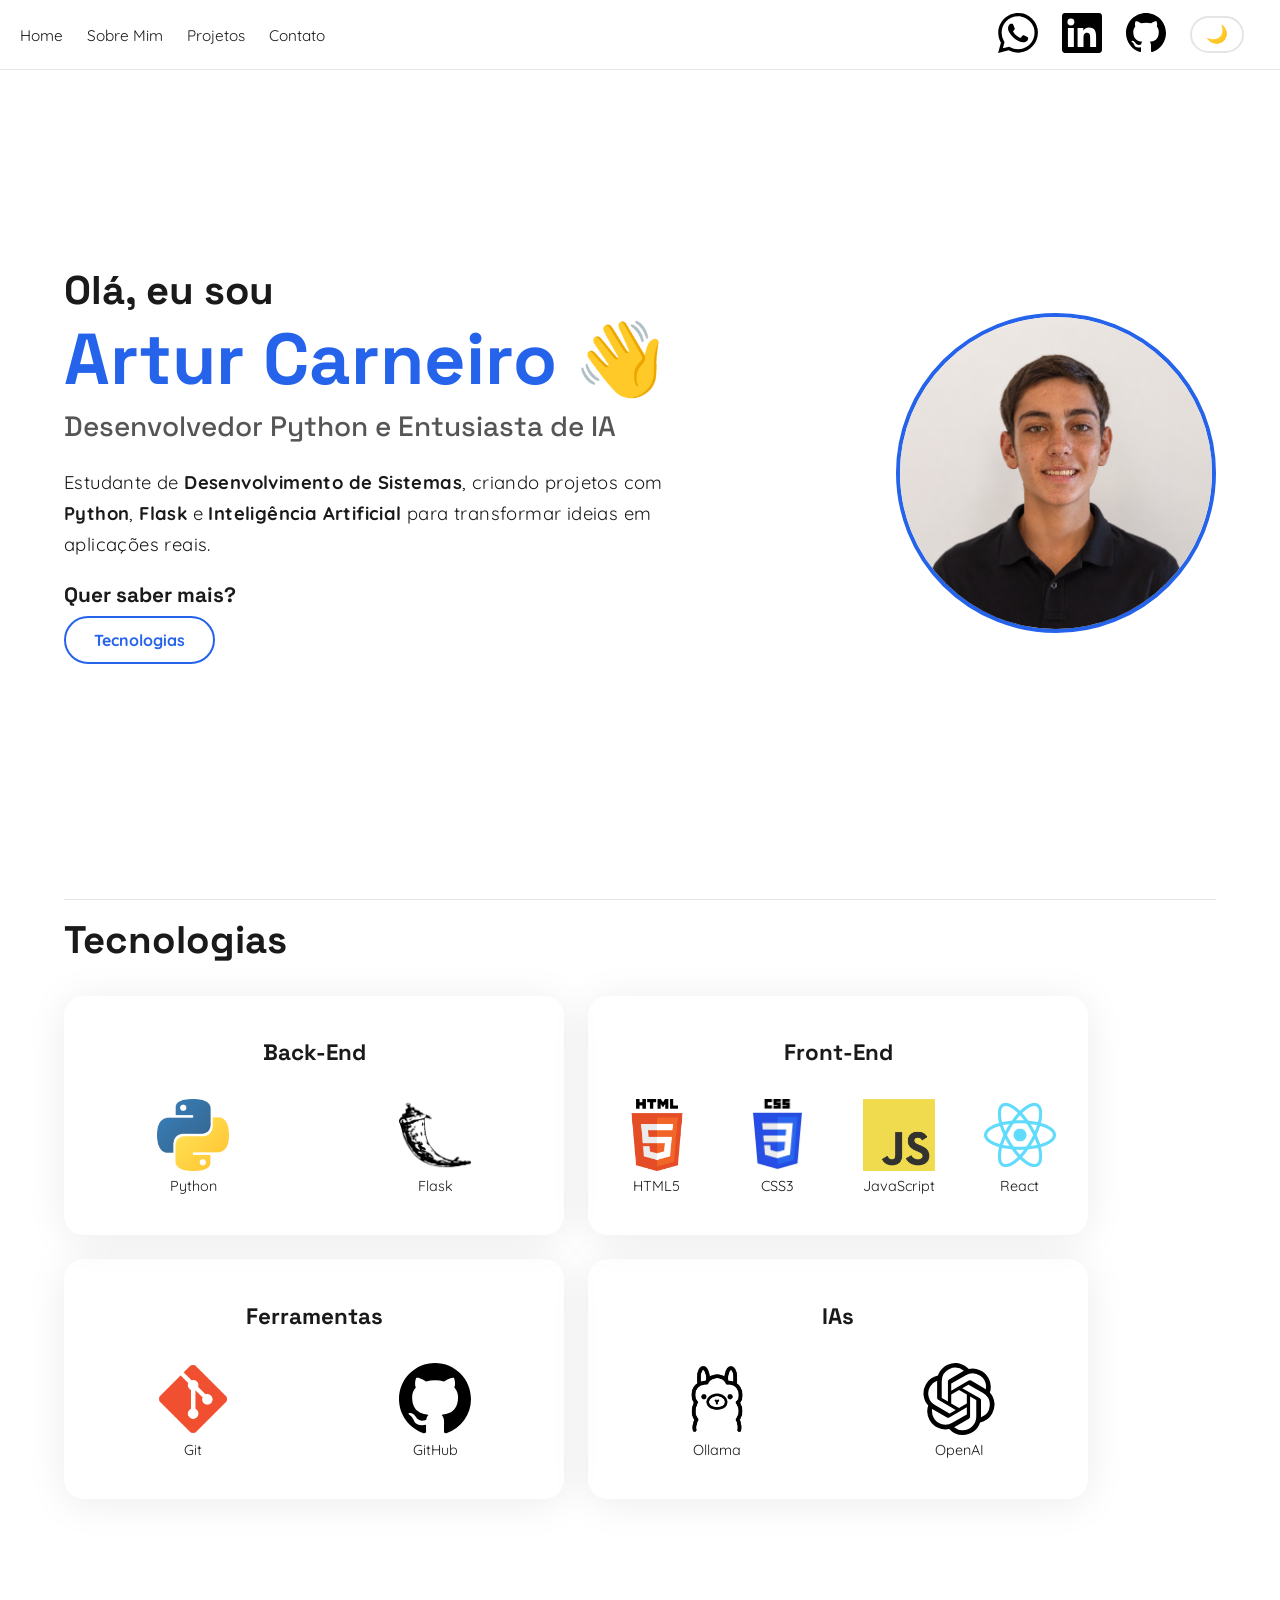
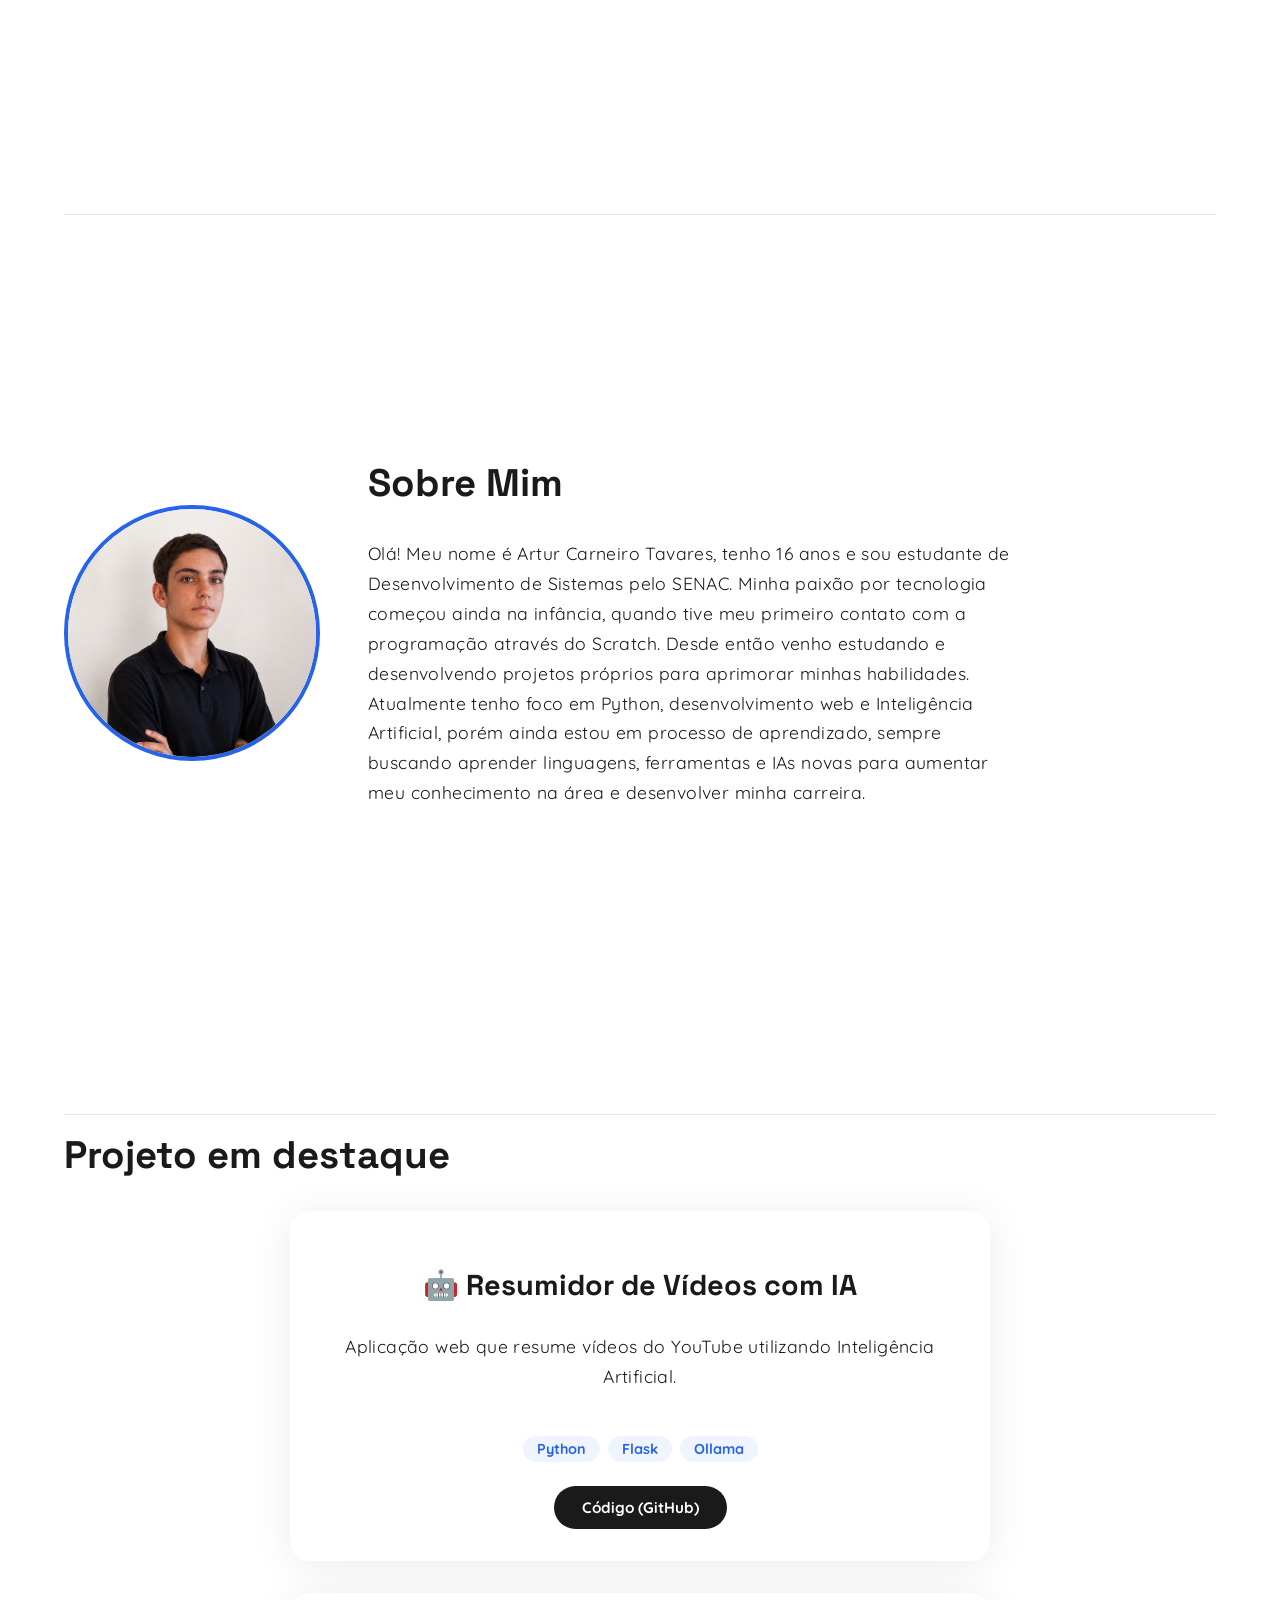
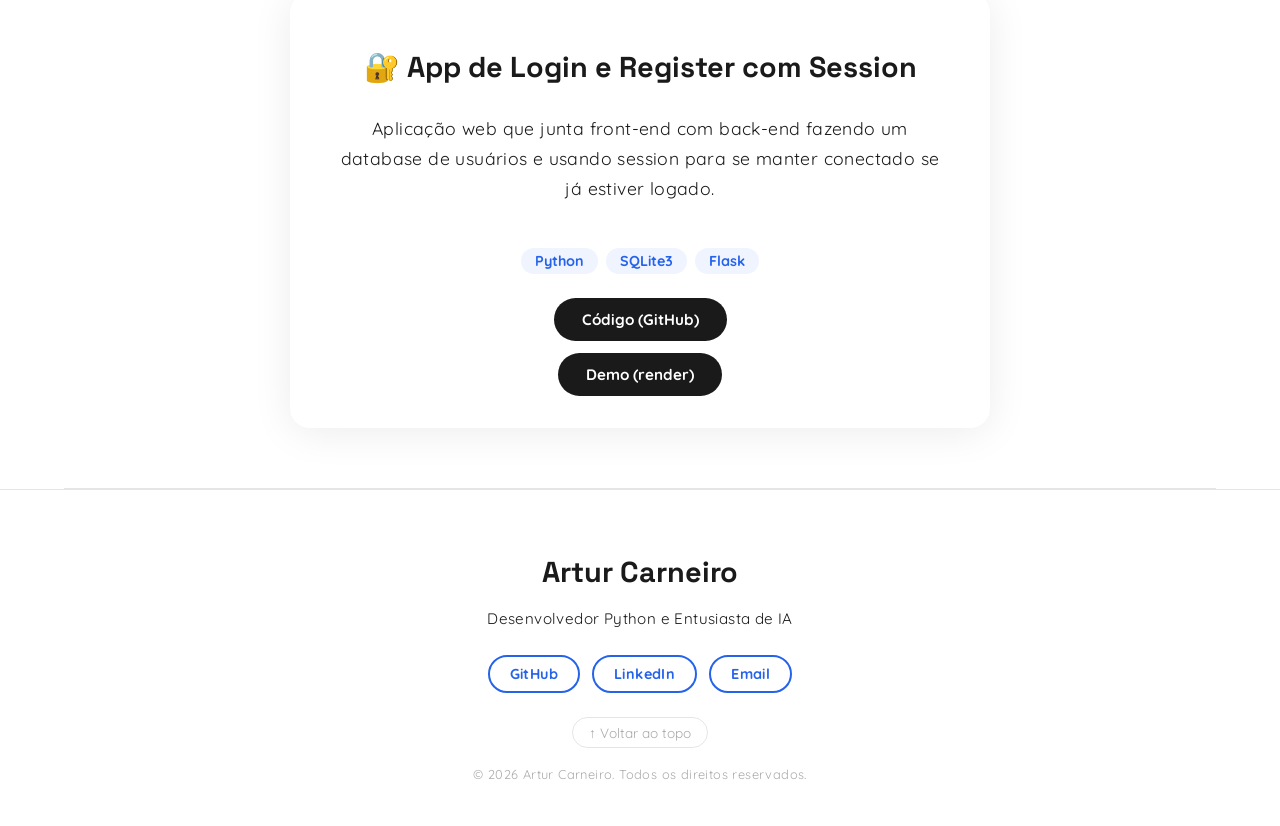
==== commit 9e29e694: "2 projeto to projetos" ====
--- a/index.html
+++ b/index.html
@@ -9,7 +9,7 @@
     <link rel="shortcut icon" href="img/portfolio-icon.png" type="image/x-icon">
 
     <!-- JavaScript -->
-    <script src="main.js" defer></script>
+    <script src="/script.js" defer></script>
 
     <!-- FOntes -->
     <link rel="preconnect" href="https://fonts.googleapis.com">
@@ -30,16 +30,16 @@
         <nav>
             <ul class="header-list">
                 <li>
-                    <a href="#hero">Home</a>
-                </li>
-                <li>
-                    <a href="#aboutme">Sobre Mim</a>
-                </li>
-                <li>
-                    <a href="#projetos">Projetos</a>
-                </li>
-                <li>
-                    <a href="#contato">Contato</a>
+                    <a href="#hero" rel="prev">Home</a>
+                </li>
+                <li>
+                    <a href="#aboutme" rel="next">Sobre Mim</a>
+                </li>
+                <li>
+                    <a href="#projetos" rel="next">Projetos</a>
+                </li>
+                <li>
+                    <a href="#contato" rel="next">Contato</a>
                 </li>
             </ul>
         </nav>
@@ -47,7 +47,7 @@
         <ul class="header-list">
             <li>
                 <a href="https://wa.me/5513996928891" target="_blank" rel="external">
-                    <img src="img/whatsapp-icon.svg" alt="whatsapp-icon" class="icon-header">
+                    <img src="img/whatsapp-icon.svg" alt="" class="icon-header">
                 </a>
             </li>
             <li>
@@ -93,12 +93,12 @@
                 </p>
                 <div class="mgb10vh">
                     <h3>Quer saber mais?</h3>
-                    <button class="tech-button" href="#tecnologias">Tecnologias</button>
+                    <button class="tech-button">Tecnologias</button>
                 </div>
             </div>
 
             <div class="hero-imagem-direita">
-                <img src="img/artur-frente.png" alt="artur-frente-foto">
+                <img src="img/artur-frente.png" alt="no image">
             </div>
         </section>
 
@@ -147,17 +147,23 @@
             </div>
         </section>
 
-        <!-- AboutMe -->
+        <!-- Tecnologias -->
         <section class="aboutme" id="aboutme">
             <div class="aboutme-esquerda">
-                <img src="img/artur-lado.png" alt="artur-lado-foto">
+                <img src="img/artur-lado.png" alt="">
             </div>
             <div class="aboutme-direita">
                 <h1 class="mgtp15">
                     Sobre Mim
                 </h1>
                 <p>
-                    Olá! Meu nome é Artur Carneiro Tavares, tenho 16 anos e sou estudante de Desenvolvimento de Sistemas pelo SENAC. Minha paixão por tecnologia começou ainda na infância, quando tive meu primeiro contato com a programação através do Scratch. Desde então venho estudando e desenvolvendo projetos próprios para aprimorar minhas habilidades. Atualmente tenho foco em Python, desenvolvimento web e Inteligência Artificial, porém ainda estou em processo de aprendizado, sempre buscando aprender linguagens, ferramentas e IAs novas para aumentar meu conhecimento na área e desenvolver minha carreira.
+                    Olá! Meu nome é Artur Carneiro Tavares, tenho 16 anos e sou estudante de Desenvolvimento de Sistemas
+                    pelo SENAC. Minha paixão por tecnologia começou ainda na infância, quando tive meu primeiro contato
+                    com a programação através do Scratch. Desde então venho estudando e desenvolvendo projetos próprios
+                    para aprimorar minhas habilidades. Atualmente tenho foco em Python, desenvolvimento web e
+                    Inteligência Artificial, porém ainda estou em processo de aprendizado, sempre buscando aprender
+                    linguagens, ferramentas e IAs novas para aumentar meu conhecimento na área e desenvolver minha
+                    carreira.
                 </p>
             </div>
         </section>
@@ -180,8 +186,25 @@
                         <li><span>Ollama</span></li>
                     </ul>
 
-                    <a href="https://github.com/carneiroo1/Projetos-Python/tree/main/Resumo-de-videos" target="_blank" rel="external">Código
+                    <a href="https://github.com/carneiroo1/Projetos-Python/tree/main/Resumo-de-videos" target="_blank"
+                        rel="external">Código
                         (GitHub)</a>
+                </div>
+
+                <div class="card-projetos">
+                    <h2>🔐 App de Login e Register com Session</h2>
+                    <p>
+                        Aplicação web que junta front-end com back-end fazendo um database de usuários e usando session
+                        para se manter conectado se já estiver logado.
+                    </p>
+                    <ul>
+                        <li><span>Python</span></li>
+                        <li><span>SQLite3</span></li>
+                        <li><span>Flask</span></li>
+                    </ul>
+
+                    <a href="https://github.com/carneiroo1/Login-App" target="_blank" rel="external">Código (GitHub)</a>
+                    <a href="https://login-app-artur.onrender.com" target="_blank" rel="external">Demo (render)</a>
                 </div>
             </div>
 
@@ -196,11 +219,11 @@
 
         <div class="social">
 
-                <a href="https://github.com/carneiroo1" target="_blank" rel="external">GitHub</a>
+            <a href="https://github.com/carneiroo1" target="_blank" rel="external">GitHub</a>
 
             <a href="https://www.linkedin.com/in/artur-c-0b27b63b0/" target="_blank" rel="external">LinkedIn</a>
 
-            <a href="mailto:contatolovelyysz@gmail.com"  target="_blank" rel="external">Email</a>
+            <a href="https://www.mailto:contatolovelyysz@gmail.com" target="_blank" rel="external">Email</a>
 
         </div>
 
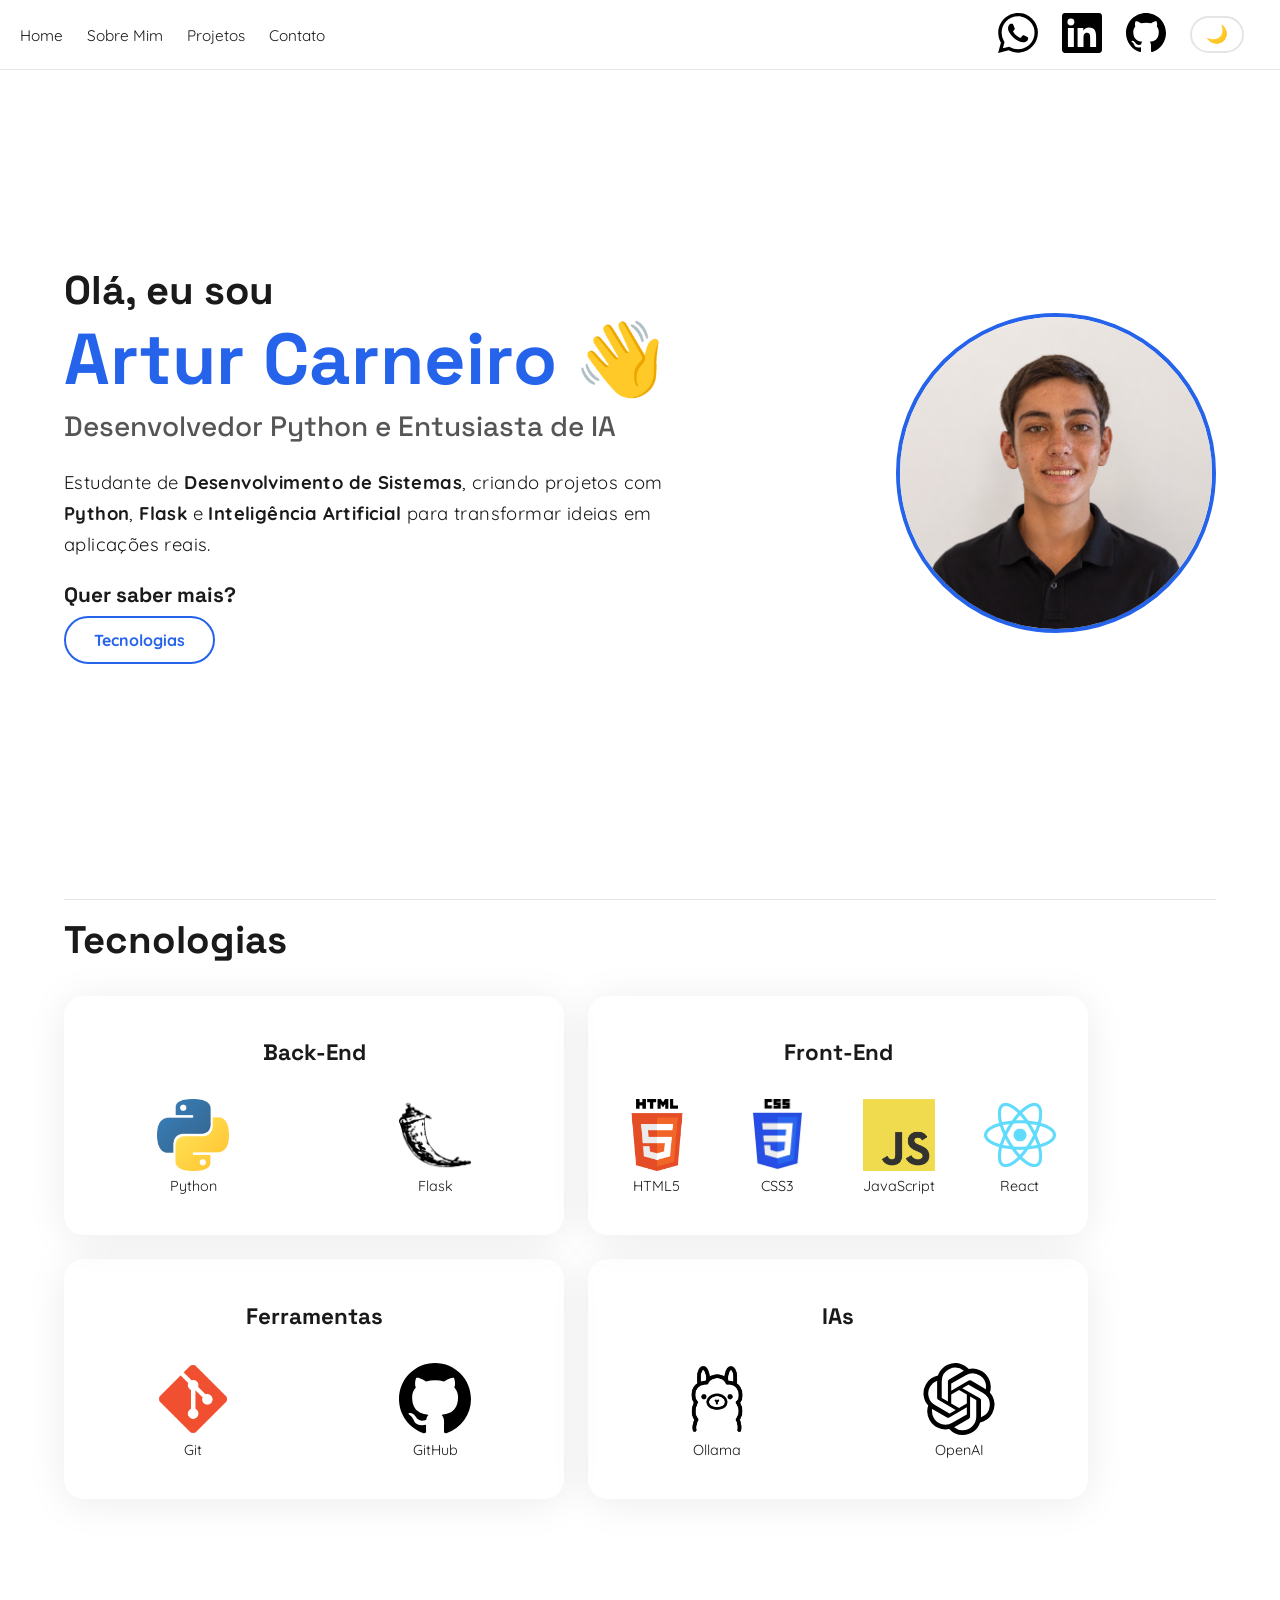
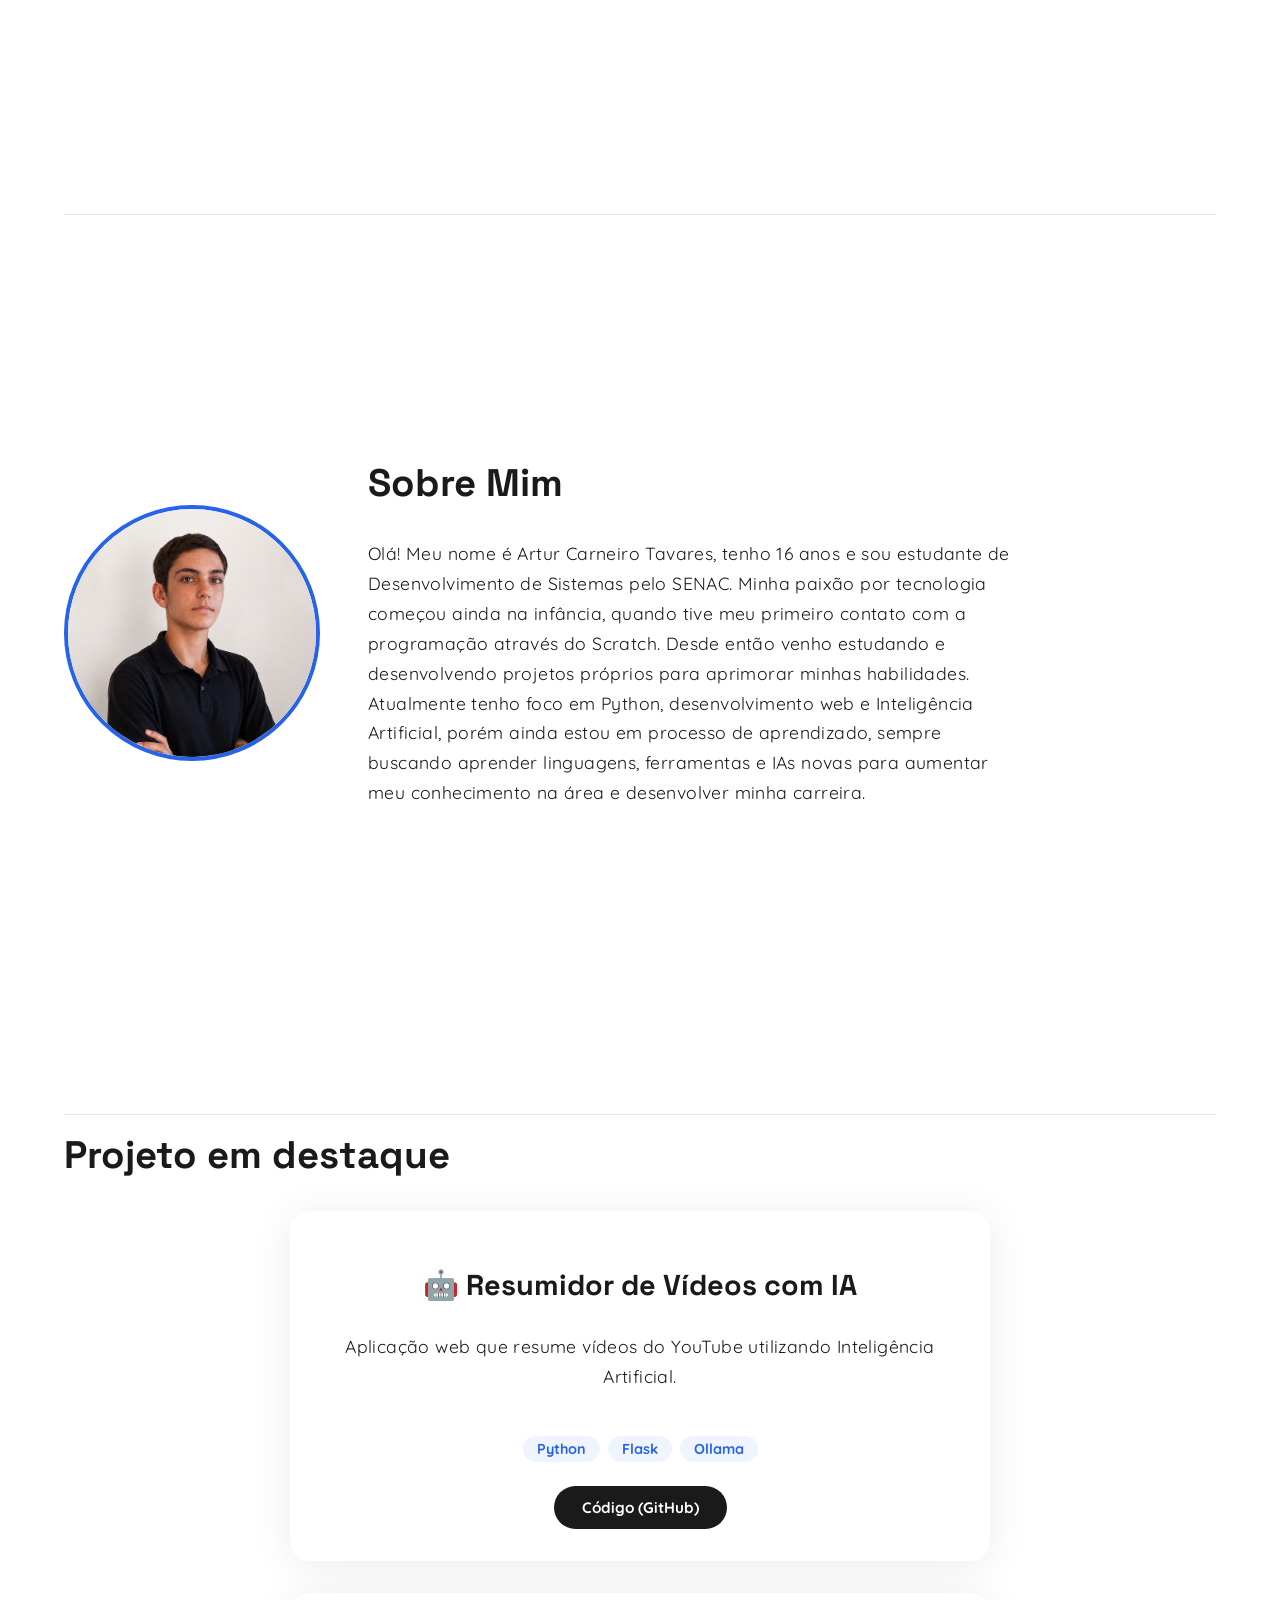
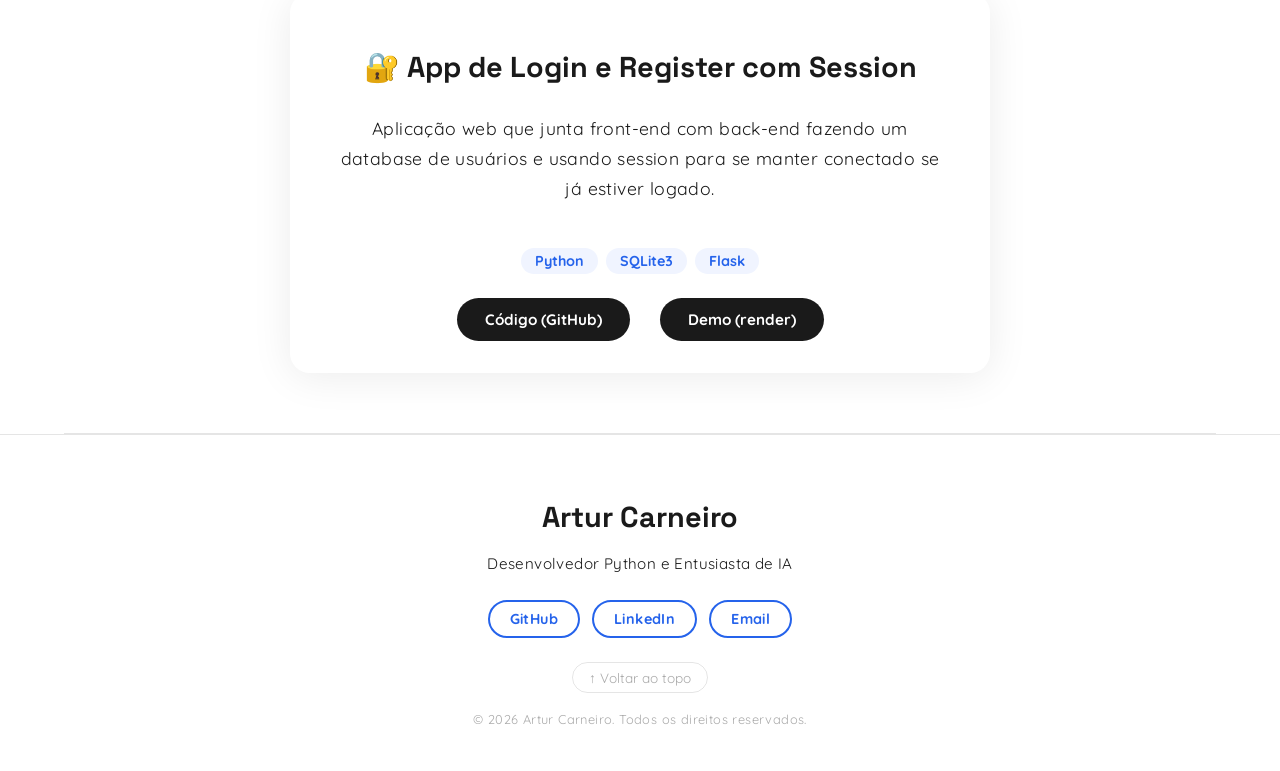
==== commit 689ccac8: "style fix projetos card" ====
--- a/index.html
+++ b/index.html
@@ -186,9 +186,11 @@
                         <li><span>Ollama</span></li>
                     </ul>
 
-                    <a href="https://github.com/carneiroo1/Projetos-Python/tree/main/Resumo-de-videos" target="_blank"
-                        rel="external">Código
-                        (GitHub)</a>
+                    <div class="projetos-buttons">
+                        <a href="https://github.com/carneiroo1/Projetos-Python/tree/main/Resumo-de-videos" target="_blank"
+                            rel="external">Código
+                            (GitHub)</a>
+                    </div>
                 </div>
 
                 <div class="card-projetos">
@@ -203,8 +205,10 @@
                         <li><span>Flask</span></li>
                     </ul>
 
-                    <a href="https://github.com/carneiroo1/Login-App" target="_blank" rel="external">Código (GitHub)</a>
-                    <a href="https://login-app-artur.onrender.com" target="_blank" rel="external">Demo (render)</a>
+                    <div class="projetos-buttons">
+                        <a href="https://github.com/carneiroo1/Login-App" target="_blank" rel="external">Código (GitHub)</a>
+                        <a href="https://login-app-artur.onrender.com" target="_blank" rel="external">Demo (render)</a>
+                    </div>
                 </div>
             </div>
 
--- a/css/style.css
+++ b/css/style.css
@@ -359,6 +359,12 @@
     background-color: var(--cor-primaria);
 }
 
+.projetos-buttons {
+    display: flex;
+    justify-content: center;
+    gap: 30px;
+}
+
 /* =============================================
    FOOTER
    ============================================= */
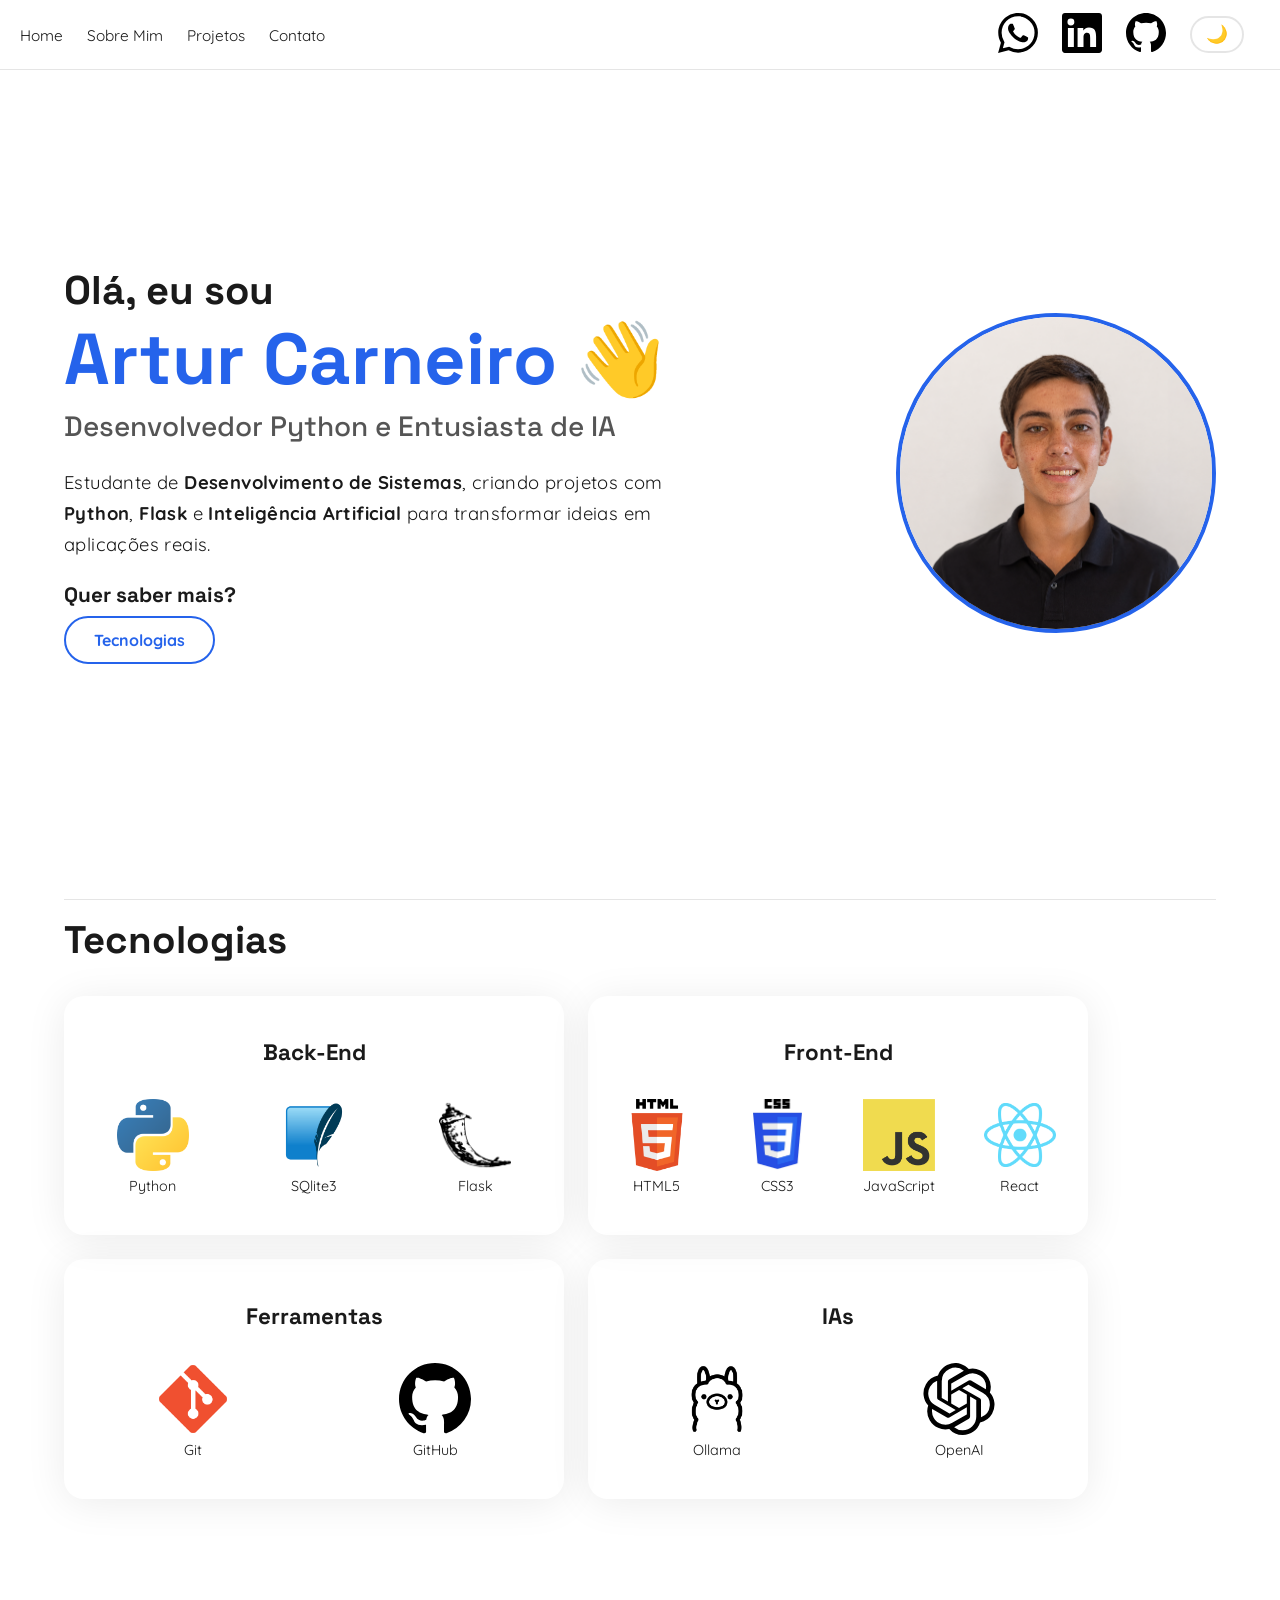
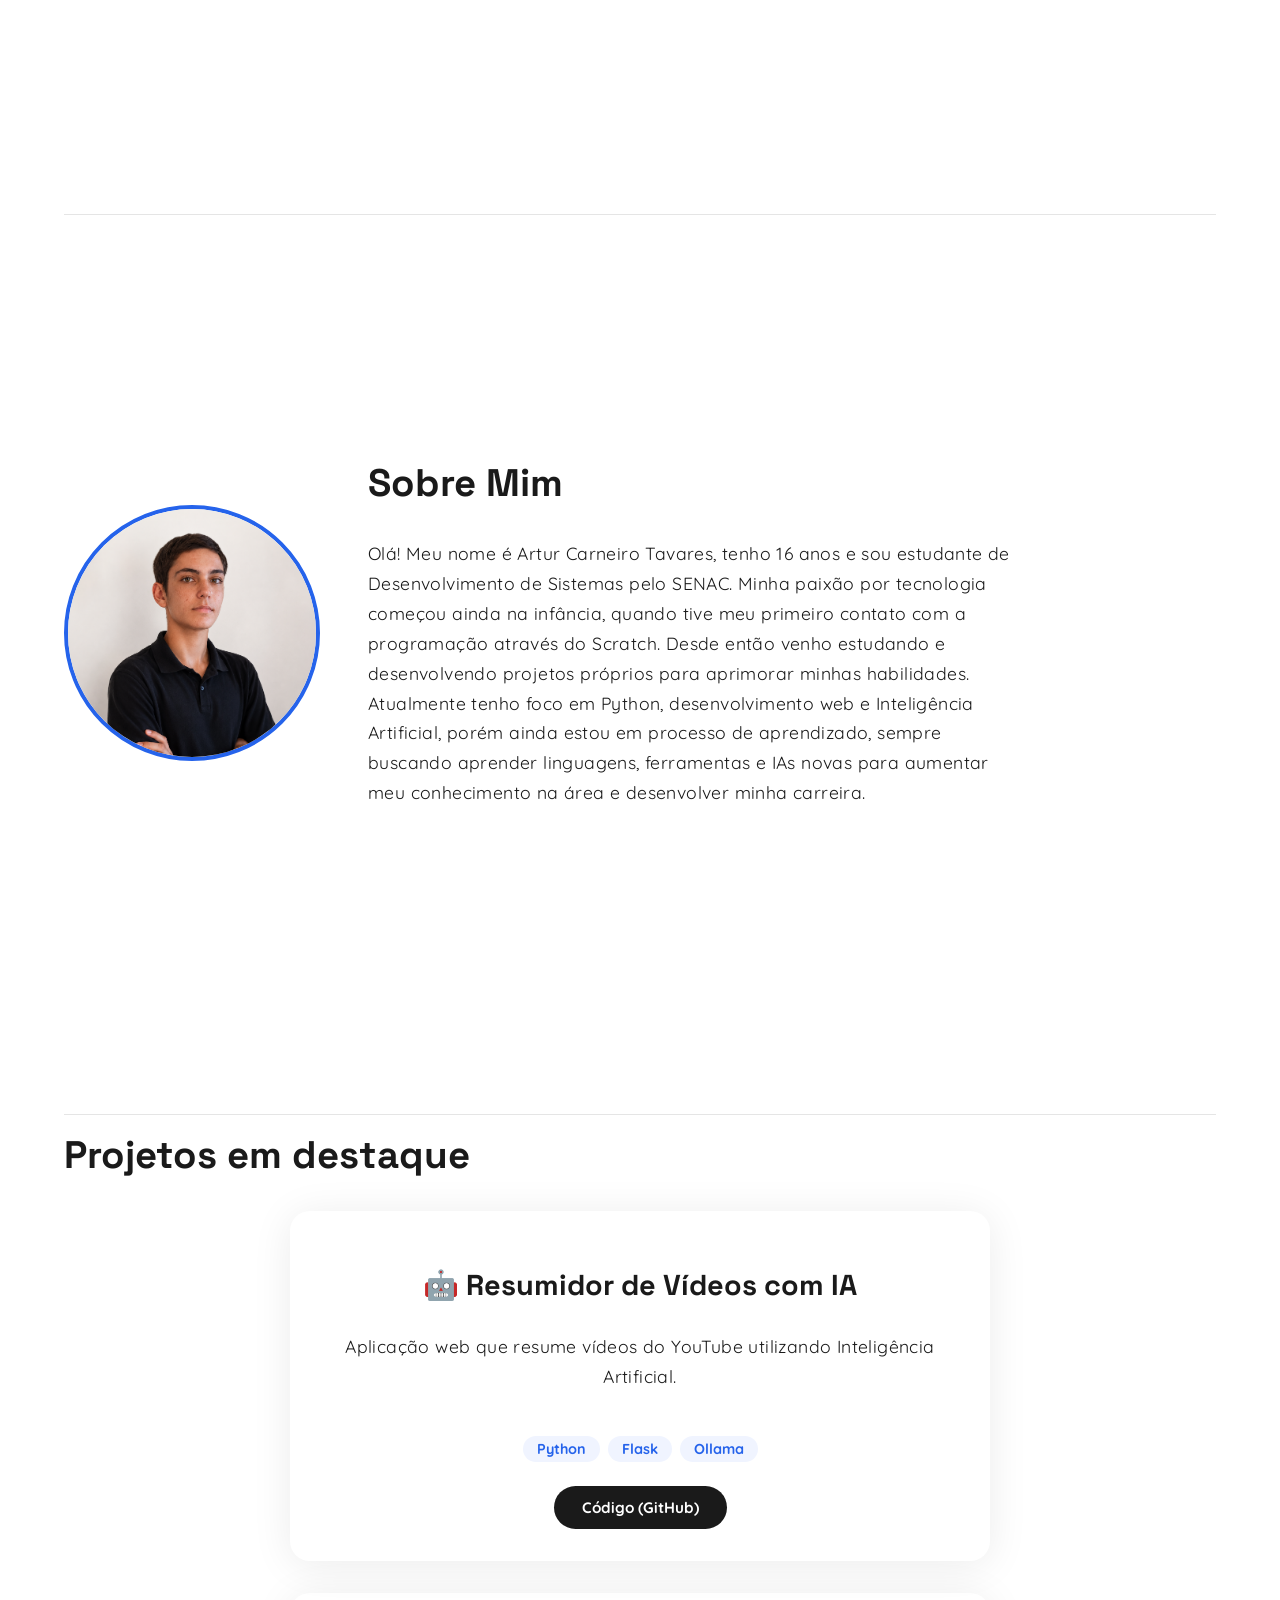
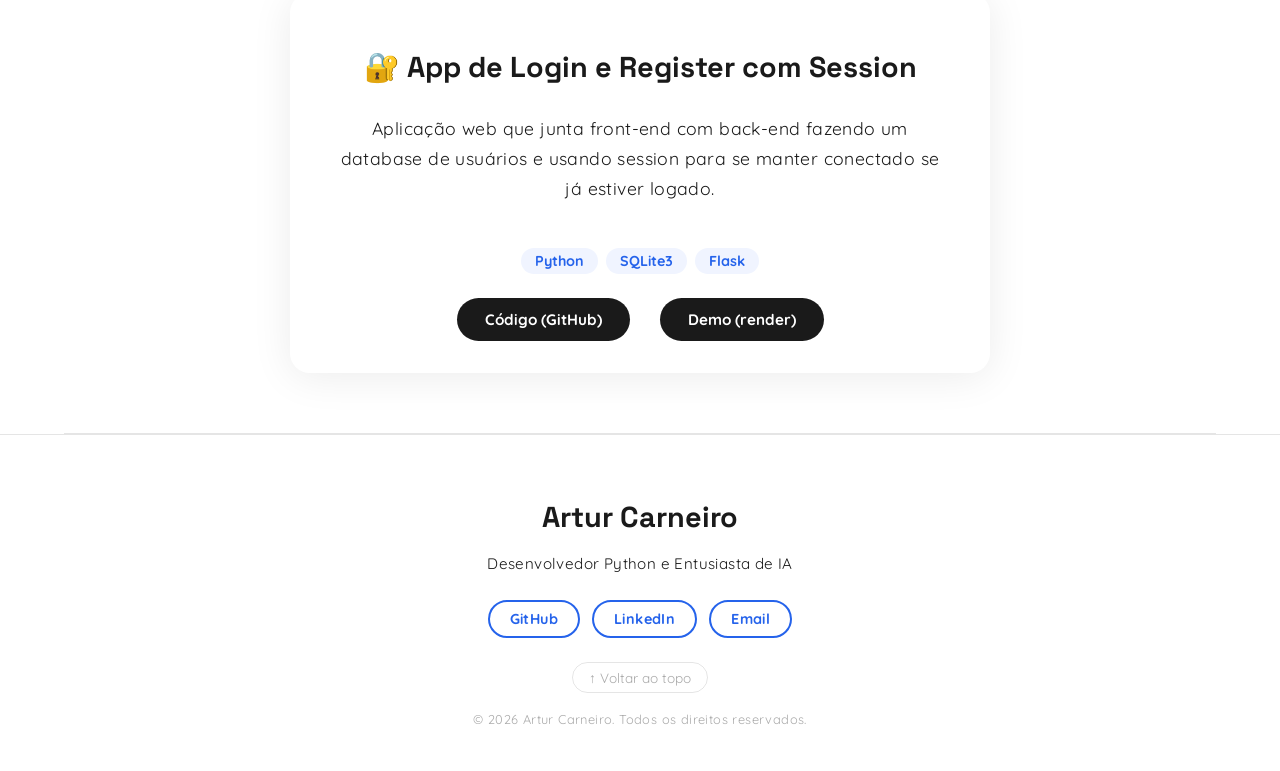
==== commit 0d7335ac: "sqlite3 icon added to techs" ====
--- a/index.html
+++ b/index.html
@@ -110,6 +110,7 @@
                     <h2>Back-End</h2>
                     <ul>
                         <li> <img src="img/Python-logo.png" alt="" class="icon-tech">Python</li>
+                        <li> <img src="img/file_type_sqlite_icon_130153.webp" alt="sqlite-icon" class="icon-tech"> SQlite3</li>
                         <li> <img src="img/flask-icon.png" alt="" class="icon-tech">Flask</li>
                     </ul>
                 </div>
@@ -170,7 +171,7 @@
 
         <!-- Projetos -->
         <section class="projetos" id="projetos">
-            <h1 class="mgtp15">Projeto em destaque</h1>
+            <h1 class="mgtp15">Projetos em destaque</h1>
             <div class="cards">
 
                 <!-- Resumidor com IA -->
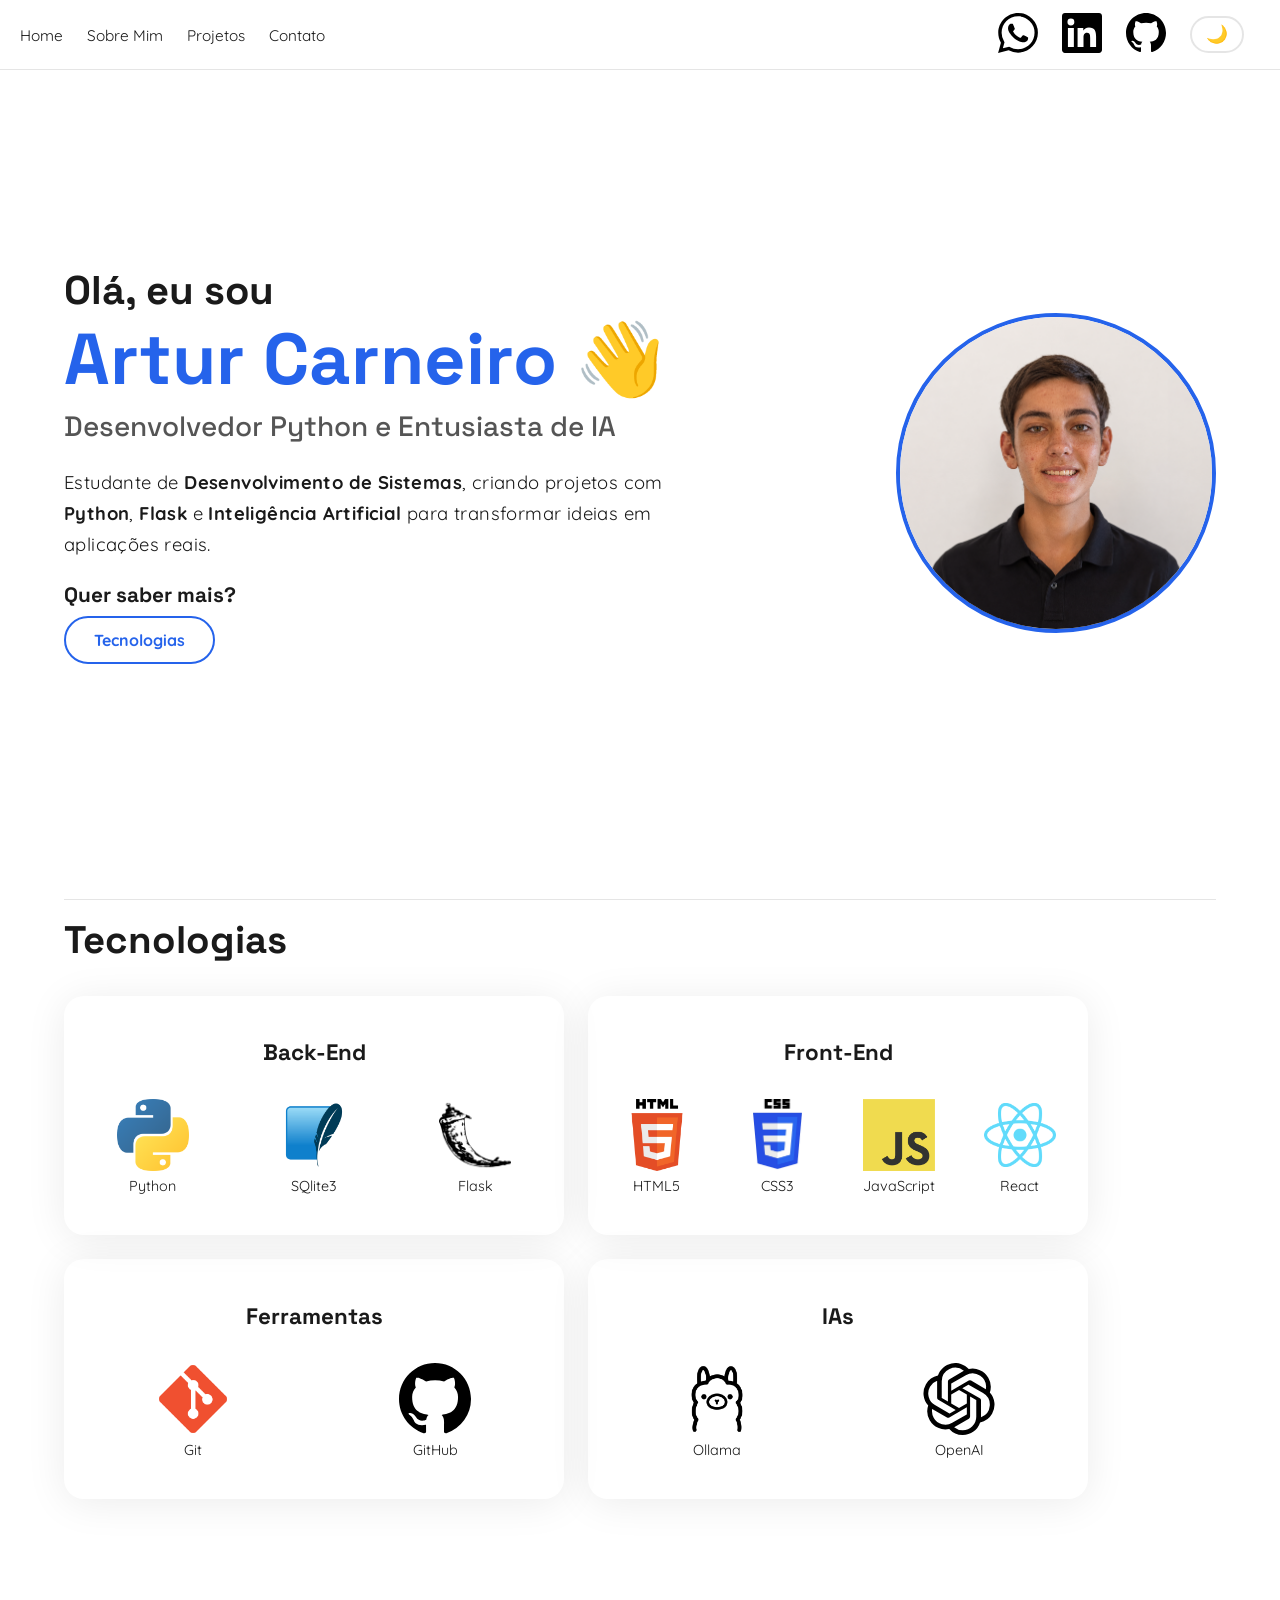
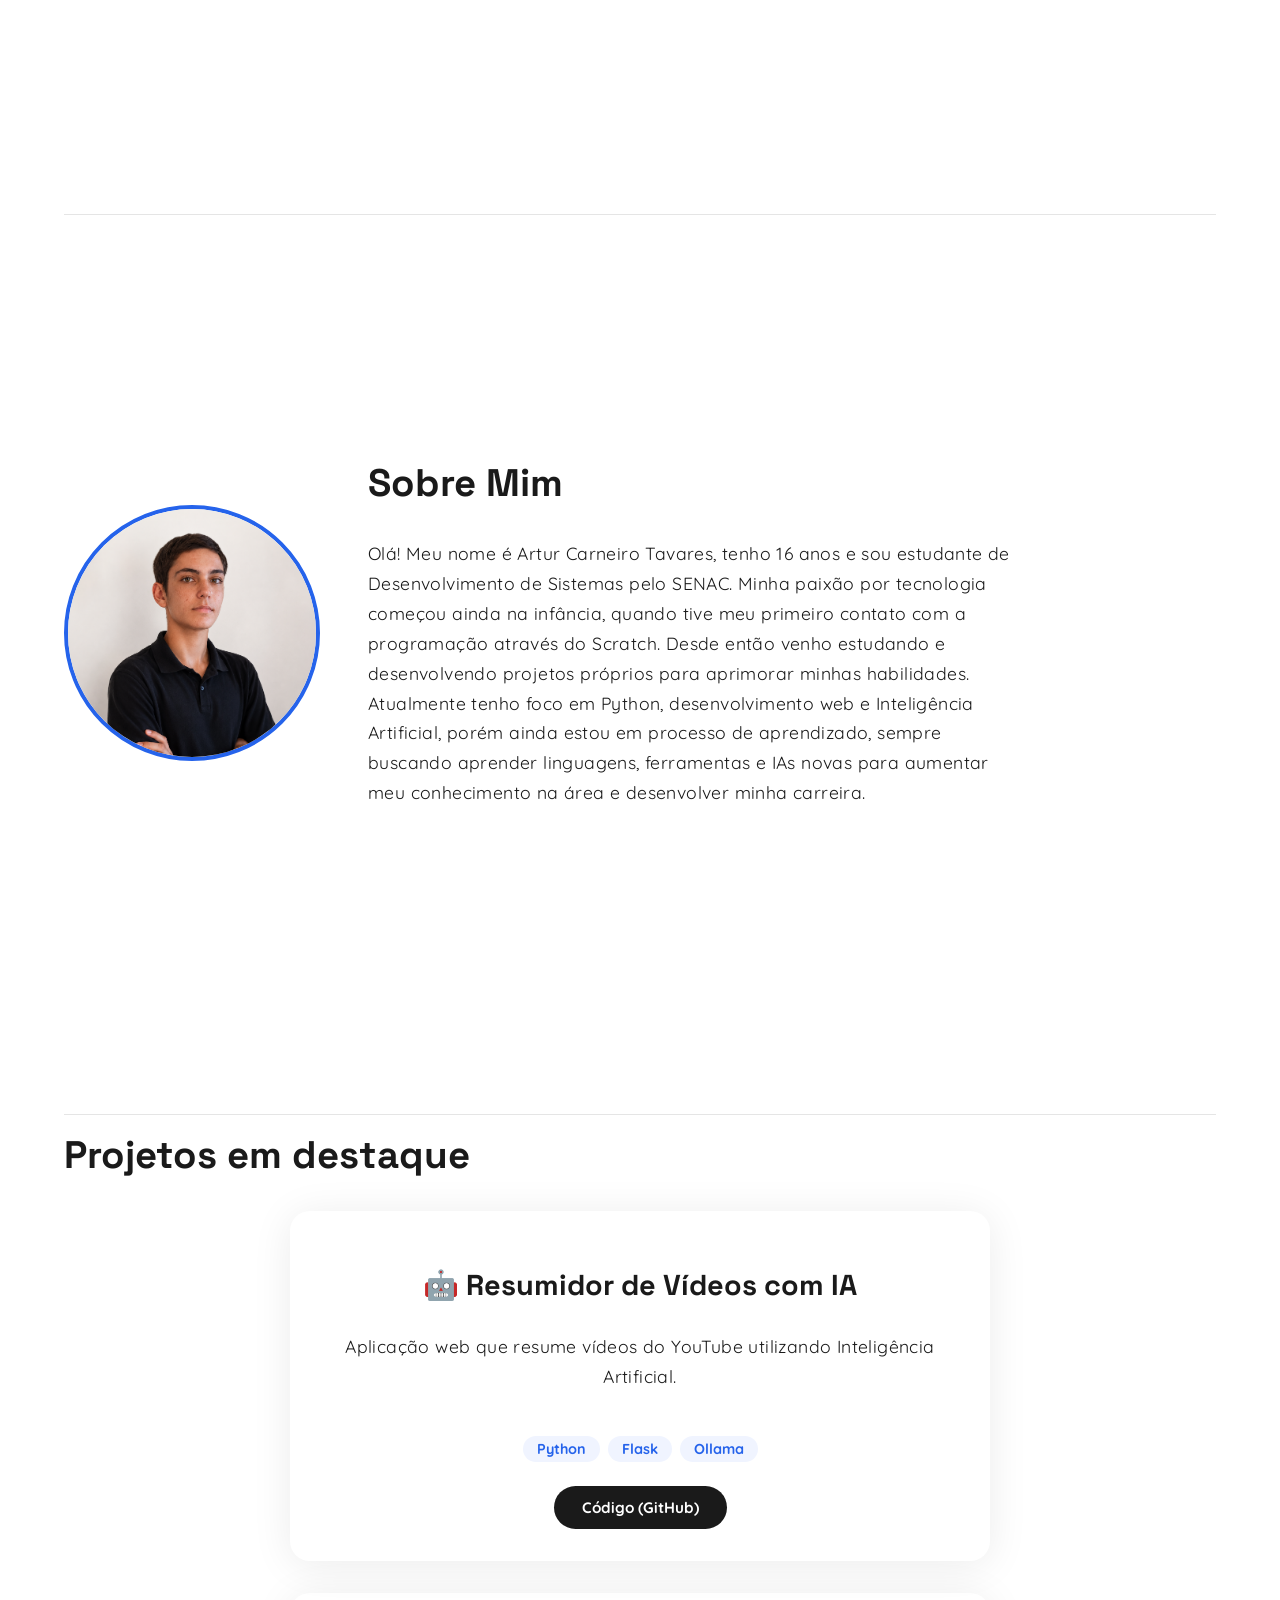
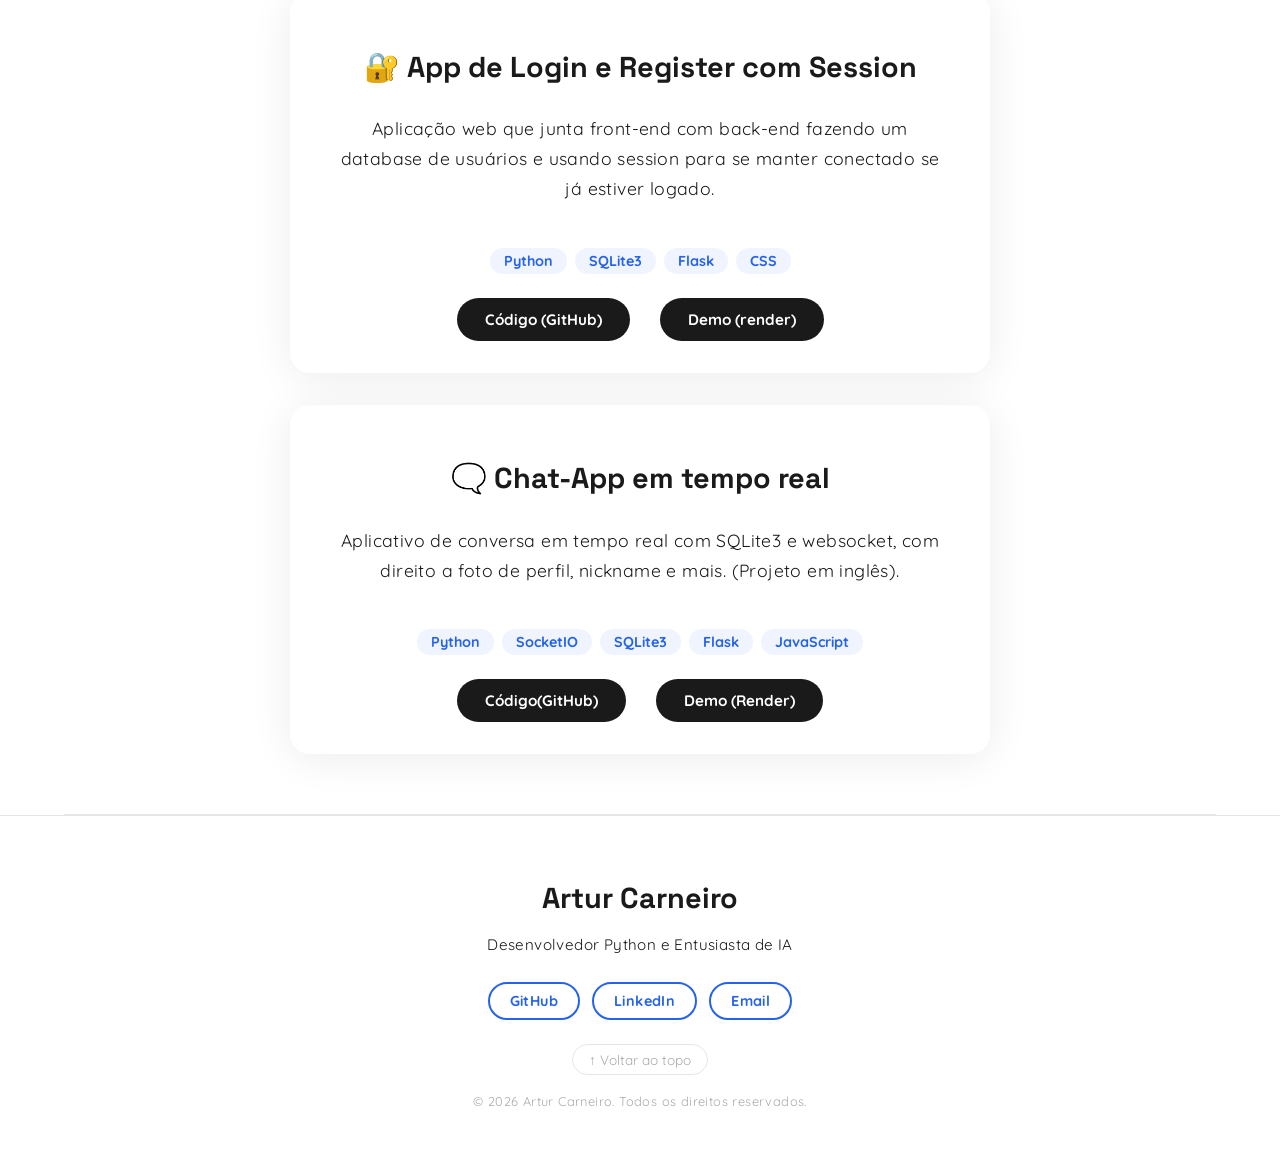
==== commit 0e3c5285: "3 projeto" ====
--- a/index.html
+++ b/index.html
@@ -9,7 +9,7 @@
     <link rel="shortcut icon" href="img/portfolio-icon.png" type="image/x-icon">
 
     <!-- JavaScript -->
-    <script src="/script.js" defer></script>
+    <script src="main.js" defer></script>
 
     <!-- FOntes -->
     <link rel="preconnect" href="https://fonts.googleapis.com">
@@ -30,16 +30,16 @@
         <nav>
             <ul class="header-list">
                 <li>
-                    <a href="#hero" rel="prev">Home</a>
-                </li>
-                <li>
-                    <a href="#aboutme" rel="next">Sobre Mim</a>
-                </li>
-                <li>
-                    <a href="#projetos" rel="next">Projetos</a>
-                </li>
-                <li>
-                    <a href="#contato" rel="next">Contato</a>
+                    <a href="#hero">Home</a>
+                </li>
+                <li>
+                    <a href="#aboutme">Sobre Mim</a>
+                </li>
+                <li>
+                    <a href="#projetos">Projetos</a>
+                </li>
+                <li>
+                    <a href="#contato">Contato</a>
                 </li>
             </ul>
         </nav>
@@ -47,7 +47,7 @@
         <ul class="header-list">
             <li>
                 <a href="https://wa.me/5513996928891" target="_blank" rel="external">
-                    <img src="img/whatsapp-icon.svg" alt="" class="icon-header">
+                    <img src="img/whatsapp-icon.svg" alt="whatsapp-icon" class="icon-header">
                 </a>
             </li>
             <li>
@@ -93,12 +93,12 @@
                 </p>
                 <div class="mgb10vh">
                     <h3>Quer saber mais?</h3>
-                    <button class="tech-button">Tecnologias</button>
+                    <button class="tech-button" href="#tecnologias">Tecnologias</button>
                 </div>
             </div>
 
             <div class="hero-imagem-direita">
-                <img src="img/artur-frente.png" alt="no image">
+                <img src="img/artur-frente.png" alt="artur-frente-foto">
             </div>
         </section>
 
@@ -110,7 +110,8 @@
                     <h2>Back-End</h2>
                     <ul>
                         <li> <img src="img/Python-logo.png" alt="" class="icon-tech">Python</li>
-                        <li> <img src="img/file_type_sqlite_icon_130153.webp" alt="sqlite-icon" class="icon-tech"> SQlite3</li>
+                        <li> <img src="img/file_type_sqlite_icon_130153.webp" alt="sqlite-icon" class="icon-tech">
+                            SQlite3</li>
                         <li> <img src="img/flask-icon.png" alt="" class="icon-tech">Flask</li>
                     </ul>
                 </div>
@@ -148,10 +149,10 @@
             </div>
         </section>
 
-        <!-- Tecnologias -->
+        <!-- AboutMe -->
         <section class="aboutme" id="aboutme">
             <div class="aboutme-esquerda">
-                <img src="img/artur-lado.png" alt="">
+                <img src="img/artur-lado.png" alt="artur-lado-foto">
             </div>
             <div class="aboutme-direita">
                 <h1 class="mgtp15">
@@ -188,8 +189,8 @@
                     </ul>
 
                     <div class="projetos-buttons">
-                        <a href="https://github.com/carneiroo1/Projetos-Python/tree/main/Resumo-de-videos" target="_blank"
-                            rel="external">Código
+                        <a href="https://github.com/carneiroo1/Projetos-Python/tree/main/Resumo-de-videos"
+                            target="_blank" rel="external">Código
                             (GitHub)</a>
                     </div>
                 </div>
@@ -204,11 +205,33 @@
                         <li><span>Python</span></li>
                         <li><span>SQLite3</span></li>
                         <li><span>Flask</span></li>
+                        <li><span>CSS</span></li>
                     </ul>
 
                     <div class="projetos-buttons">
-                        <a href="https://github.com/carneiroo1/Login-App" target="_blank" rel="external">Código (GitHub)</a>
+                        <a href="https://github.com/carneiroo1/Login-App" target="_blank" rel="external">Código
+                            (GitHub)</a>
                         <a href="https://login-app-artur.onrender.com" target="_blank" rel="external">Demo (render)</a>
+                    </div>
+                </div>
+
+                <div class="card-projetos">
+                    <h2>🗨️ Chat-App em tempo real</h2>
+                    <p>
+                        Aplicativo de conversa em tempo real com SQLite3 e websocket, com direito a foto de perfil,
+                        nickname e mais. (Projeto em inglês).
+                    </p>
+                    <ul>
+                        <li><span>Python</span></li>
+                        <li><span>SocketIO</span></li>
+                        <li><span>SQLite3</span></li>
+                        <li><span>Flask</span></li>
+                        <li><span>JavaScript</span></li>
+                    </ul>
+
+                    <div class="projetos-buttons">
+                        <a href="https://github.com/carneiroo1/Chat-app/tree/main">Código(GitHub)</a>
+                        <a href="https://chat-app-wqh2.onrender.com">Demo (Render)</a>
                     </div>
                 </div>
             </div>
--- a/css/style.css
+++ b/css/style.css
@@ -292,9 +292,9 @@
    ============================================= */
 .cards {
     display: flex;
+    flex-wrap: wrap;
     align-items: center;
     justify-content: center;
-    flex-direction: column;
     gap: 32px;
 }
 
